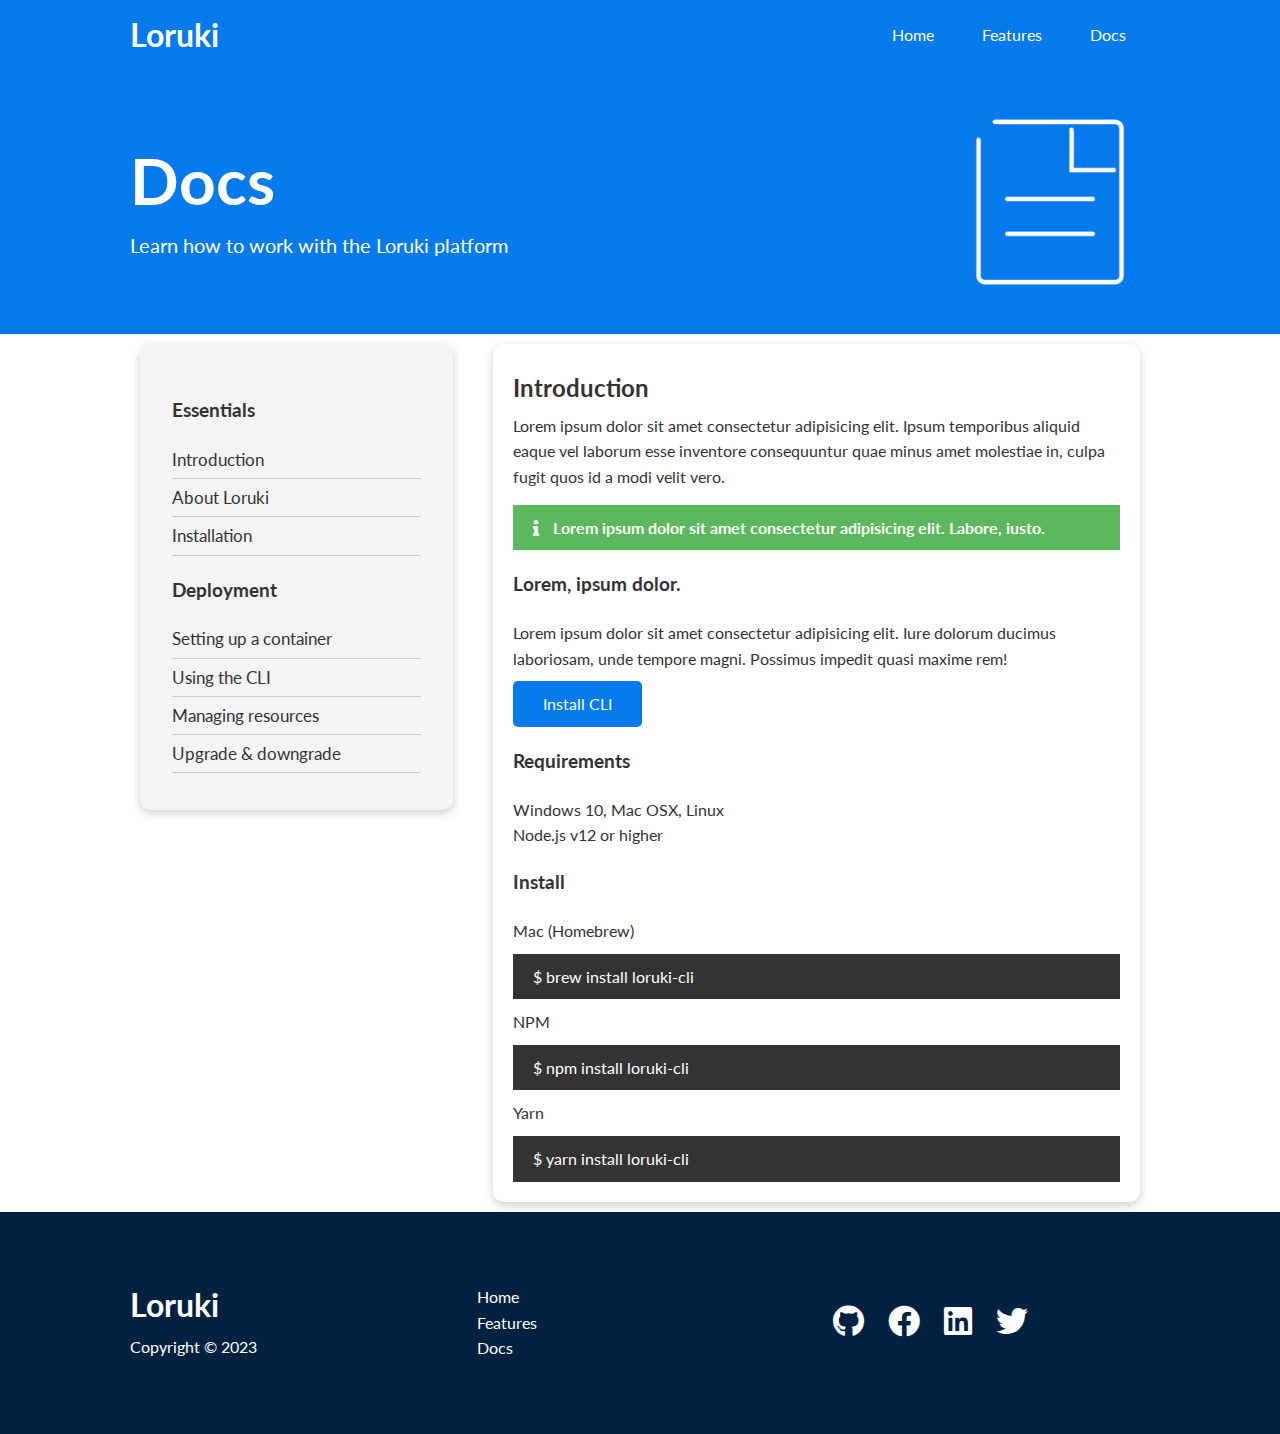
==== docs.html @ 42f6c55e "initial commit" ====
<!DOCTYPE html>
<html lang="en">
<head>
    <meta charset="UTF-8">
    <meta name="viewport" content="width=device-width, initial-scale=1.0">
    <title>Loruki | Cloud Hosting for Everyone</title>
    <link rel="stylesheet" href="https://cdnjs.cloudflare.com/ajax/libs/font-awesome/5.15.1/css/all.min.css">
    <link rel="stylesheet" href="css/utilities.css">
    <link rel="stylesheet" href="css/style.css">
</head>
<body>

    <!-- Navbar -->
    <div class="navbar">
        <div class="container flex">
            <h1 class="logo">Loruki</h1>
            <nav>
              <ul>
                <li><a href="index.html">Home</a></li>
                <li><a href="features.html">Features</a></li>
                <li><a href="docs.html">Docs</a></li>
              </ul>
            </nav>
        </div>
    </div>

    <!-- Head -->
    <section class="docs-head bg-primary py-3">
      <div class="container grid">
        <div>
          <h1 class="xl">Docs</h1>
          <p class="lead">
            Learn how to work with the Loruki platform
          </p>
        </div>
        <img src="images/docs.png" alt="">
      </div>
    </section>

  <!-- Docs main -->
   <section class="docs-main">
    <div class="container grid">
      <div class="card bg-light p-3">
        <h3 class="my-2">Essentials</h3>
        <nav>
          <ul>
            <li><a href="#">Introduction</a></li>
            <li><a href="#">About Loruki</a></li>
            <li><a href="#">Installation</a></li>
          </ul>
        </nav>
        <h3 class="my-2">Deployment</h3>
        <nav>
          <ul>
            <li><a href="#">Setting up a container</a></li>
            <li><a href="#">Using the CLI</a></li>
            <li><a href="#">Managing resources</a></li>
            <li><a href="#">Upgrade & downgrade</a></li>
          </ul>
        </nav>
      </div>
      <div class="card">
        <h2>Introduction</h2>
        <p>Lorem ipsum dolor sit amet consectetur adipisicing elit. Ipsum temporibus aliquid eaque vel laborum esse inventore consequuntur quae minus amet molestiae in, culpa fugit quos id a modi velit vero.</p>
        <div class="alert alert-success">
          <i class="fas fa-info"></i>
          Lorem ipsum dolor sit amet consectetur adipisicing elit. Labore, iusto.
        </div>
        <h3>Lorem, ipsum dolor.</h3>
        <p>Lorem ipsum dolor sit amet consectetur adipisicing elit. Iure dolorum ducimus laboriosam, unde tempore magni. Possimus impedit quasi maxime rem!</p>
        <a href="#" class="btn btn-primary">Install CLI</a>

        <h3>Requirements</h3>
        <ul>
          <li>Windows 10, Mac OSX, Linux</li>
          <li>Node.js v12 or higher</li>
        </ul>

        <h3>Install</h3>
        <p>Mac (Homebrew)</p>
        <pre><code>$ brew install loruki-cli</code></pre>
        <p>NPM</p>
        <pre><code>$ npm install loruki-cli</code></pre>
        <p>Yarn</p>
        <pre><code>$ yarn install loruki-cli</code></pre>

      </div>
    </div>
   </section>

    <!-- Footer -->
    <footer class="footer bg-dark py-5">
      <div class="container grid grid-3">
        <div>
          <h1>Loruki</h1>
          <p>Copyright &copy; 2023</p>
        </div>
        <nav>
          <ul>
            <li><a href="index.html">Home</a></li>
            <li><a href="features.html">Features</a></li>
            <li><a href="docs.html">Docs</a></li>
          </ul>
        </nav>
        <div class="social">
          <a href="#"><i class="fab fa-github fa-2x"></i></a>
          <a href="#"><i class="fab fa-facebook fa-2x"></i></a>
          <a href="#"><i class="fab fa-linkedin fa-2x"></i></a>
          <a href="#"><i class="fab fa-twitter fa-2x"></i></a>
        </div>
      </div>
    </footer>
</body>
</html>
---- css/utilities.css ----
/* Utlities */
.container {
  max-width: 1100px;
  margin: 0 auto;
  padding: 0 40px;
}

.card {
  background-color: #fff;
  color: #333;
  border-radius: 10px;
  box-shadow: 0 3px 10px rgba(0, 0, 0, 0.2);
  padding: 20px;
  margin: 10px;
}

.btn {
  display: inline-block;
  padding: 10px 30px;
  cursor: pointer;
  background: var(--primary-color);
  color: #fff;
  border: none;
  border-radius: 5px;
  font-size: 1rem;
}

.btn-outline {
  background-color: transparent;
  border: 1px #fff solid;
}

.btn:hover {
  transform: scale(1.02);
}

/* Backgrounds & colored buttons */
.bg-primary, .btn-primary {
  background-color: var(--primary-color);
  color: #fff;
}

.bg-dark, .btn-dark {
  background-color: var(--dark-color);
  color: #fff;
}

.bg-light, .btn-light {
  background-color: var(--light-color);
  color: #333;
}

.bg-primary a,
.btn-primary a,
.bg-secondary a,
.btn-secondary a,
.bg-dark a,
.btn-dark a {
  color: #fff;
}

/* Text colors */
.text-primary {
  color: var(--primary-color);
}

.text-dark {
  color: var(--dark-color);
}

.text-light {
  color: var(--light-color);
}


/* Text sizes */
.lead {
  font-size: 20px;
  text-wrap: balance;
}

.sm {
  font-size: 1rem;
}

.md {
  font-size: 2rem;
}

.lg {
  font-size: 3rem;
}

.xl {
  font-size: 4rem;
}

.text-center {
  text-align: center;
}

.alert {
 background-color: var(--light-color);
 padding: 10px 20px;
 font-weight: bold;
 margin: 15px 0;
}

.alert i {
  margin-right: 10px;
}

.alert-success {
  background-color: var(--success-color);
  color: #fff;
}

.alert-error {
  background-color: var(--error-color);
  color: #fff;
}

.flex {
  display: flex;
  justify-content: center;
  align-items: center;
  height: 100%;
}

.flex-column {
  display: flex;
  flex-direction: column;
  justify-content: center;
  align-items: center;
  height: 100%;
  width: 100%;
}

.text-center {
  text-align: center;
}

.grid {
  display: grid;
  grid-template-columns: 1fr 1fr;
  gap: 20px;
  justify-content: center;
  align-items: center;
  height: 100%;
}

.grid-3 {
  grid-template-columns: repeat(3, 1fr);
}

/* Margin */
.my-1 {
  margin: 1rem 0;
}

.my-2 {
  margin: 1.5rem 0;
}
.my-3 {
  margin: 2rem 0;
}
.my-4 {
  margin: 3rem 0;
}
.my-5 {
  margin: 4rem 0;
}

.m-1 {
  margin: 1rem;
}

.m-2 {
  margin: 1.5rem;
}
.m-3 {
  margin: 2rem;
}
.m-4 {
  margin: 3rem;
}
.m-5 {
  margin: 4rem;
}


/* Padding */
.py-1 {
  padding: 1rem 0;
}

.py-2 {
  padding: 1.5rem 0;
}
.py-3 {
  padding: 2rem 0;
}
.py-4 {
  padding: 3rem 0;
}
.py-5 {
  padding: 4rem 0;
}

.p-1 {
  padding: 1rem;
}

.p-2 {
  padding: 1.5rem;
}
.p-3 {
  padding: 2rem;
}
.p-4 {
  padding: 3rem;
}
.p-5 {
  padding: 4rem;
}
---- css/style.css ----
@import url('https://fonts.googleapis.com/css2?family=Lato:wght@300;400;700&display=swap');

:root {
  --primary-color: #047aed;
  --secondary-color: #1c3fa8;
  --dark-color: #002240;
  --light-color: #f4f4f4;
  --success-color: #5cb85c;
  --error-color: #d9534f;
}

* {
  font-family: 'Lato', sans-serif;
  box-sizing: border-box;
  padding: 0;
  margin: 0;
}

body {
  height: 100vh;
  color: #333;
  line-height: 1.6;
}

ul {
  list-style-type: none;
}

a {
  text-decoration: none;
  color: #333;
}

h1, h2 {
  line-height: 1.2;
  margin: 10px 0;
}

p {
  margin: 10px 0;
}

img {
  width: 100%;
}

code,
pre {
  background: #333;
  color: #fff;
  padding: 10px;
}

.hidden {
  visibility: hidden;
  height: 0;
}

/* Navbar */
.navbar {
  background-color: var(--primary-color);
  color: #fff;
  height: 70px;
}

.navbar ul {
  display: flex;
}

.navbar a {
  color: #fff;
  padding: 16px;
  margin: 0 8px;
}

.navbar a:hover {
  border-bottom: 2px #fff solid;
}

.navbar .flex {
  justify-content: space-between;
}

/* Showcase */
.showcase {
  height: 400px;
  background-color: var(--primary-color);
  color: #fff;
  position: relative;
}

.showcase h1 {
  font-size: 40px;
}

.showcase p {
  margin: 20px 0;
  text-wrap: balance;
}

.showcase .grid {
  overflow: visible;
  grid-template-columns: 1fr 1fr;
  gap: 30px;
}

.showcase-text {
  animation: slideInFromLeft, fadeIn 0.5s ease-in;
}

.showcase-form {
  position: relative;
  top: 60px;
  width: 400px;
  padding: 40px;
  z-index: 100;
  justify-self: flex-end;
  animation: slideInFromRight 0.5s ease-in;
}

.showcase-form h2{
  margin-bottom: 28px;
}

.showcase-form .form-control {
  margin: 20px 0;
}

.showcase-form input[type='text'],
.showcase-form input[type='email'] {
  border: 0;
  border-radius: 8px;
  /* border-bottom: 1px solid #b4becb; */
  background-color: #f1f5fa;
  width: 100%;
  padding: 16px;
  font-size: 16px;
}

.showcase-form .btn {
  width: 100%;
}

/* .showcase-form input:focus {
  outline: none;
} */

.showcase::before,
.showcase::after {
  content: '';
  position: absolute;
  height: 100px;
  bottom: -70px;
  right: 0;
  left: 0;
  background-color: #fff;
  transform: skewY(-2.4deg);
  /* -webkit-transform: skewY(-2.4deg);
  -moz-transform: skewY(-2.4deg);
  -ms-transform: skewY(-2.4deg); */
}

/* Stats */
.stats {
  padding-top: 100px;
  animation: slideInFromBottom .5s ease-in;
}

.stats-heading {
  max-width: 620px;
  margin: 4rem auto;
}

.stats .grid h3 {
  font-size: 35px;
}

.stats .grid p {
  font-size: 20px;
  font-weight: bold;
}

/* CLI */
.cli .grid {
  grid-template-columns: repeat(3, 1fr);
  grid-template-rows: repeat(2, 1fr);
}

.cli .grid > *:first-child {
  grid-column: 1 / span 2;
  grid-row: 1 / span 2;
  min-width: 320px;
}

/* Cloud */
.cloud .grid {
  grid-template-columns: 4fr 3fr;
}

.cloud img {
  max-width: 500px;
  margin: 1rem auto;
}

/* Languages */
.languages .flex {
  flex-wrap: wrap;
}

.languages .card {
  text-align: center;
  margin: 18px 10px 40px;
}

.languages .card h4 {
  font-size: 20px;
  margin-bottom: 10px;
}

.languages .card:hover {
  transform: translateY(-15px);
}

/* Features */
.features-head img,
.docs-head img {
  width: 200px;
  justify-self: flex-end;
}

.features-sub-head img {
  width: 300px;
  justify-self: flex-end;
}

.features-main .card {
  margin: 0;
}

.features-main .card > i {
  margin-right: 20px;
}

.features-main .grid > i {
  padding: 30px;
}

.features-main .grid > *:first-child {
  grid-column: 1 / span 3;
}

.features-main .grid > *:nth-child() {
  grid-column: 1 / span 2;
}

/* Docs */
.docs-main h3 {
  margin: 20px 0;
}

.docs-main .grid {
  grid-template-columns: 1fr 2fr;
  align-items: flex-start;
}

.docs-main nav li {
  font-size: 17px;
  padding-bottom: 5px;
  margin-bottom: 5px;
  border-bottom: 1px #ccc solid;
}

.docs-main a:hover {
  font-weight: bold;
}

/* Footer */
.footer .social a {
  margin: 0 10px;
}

/* Animations */
@keyframes slideInFromLeft {
  0% {
    transform: translateX(-80%);
  }
  
  100% {
    transform: translateX(0);
  }
}

@keyframes slideInFromRight {
  0% {
    transform: translateX(80%);
  }
  
  100% {
    transform: translateX(0);
  }
}

@keyframes slideInFromTop {
  0% {
    transform: translateY(-80%);
  }
  
  100% {
    transform: translateX(0);
  }
}

@keyframes slideInFromBottom {
  0% {
    transform: translateY(80%);
  }
  
  100% {
    transform: translateX(0);
  }
}

/* Animations */
@keyframes fadeIn {
  0% {
    opacity: 0;
  }
  
  100% {
    opacity: 100%;
  }
}


/* Tablets and under */
@media(max-width: 968px) {
  .grid,
  .showcase .grid,
  .stats .grid,
  .cli .grid,
  .cloud .grid,
  .features-main .grid,
  .docs-main .grid {
    grid-template-columns: 1fr;
    grid-template-rows: 1fr;
  }

  .showcase {
    height: auto;
  }

  .showcase-text {
    text-align: center;
    margin-top: 40px;
    animation: slideInFromTop 0.5s ease-in;
  }

  .showcase-form {
    justify-self: center;
    margin: auto;
    animation: slideInFromBottom 0.5s ease-in;
  }

  .cli .grid > *:first-child {
    grid-column: 1;
    grid-row: 1;
  }

  .features-head,
  .features-sub-head,
  .docs-head {
    text-align: center;
  }

  .features-head img,
  .features-sub-head img,
  .docs-head img {
    justify-self: center;
  }

  .features-main .grid > *:first-child,
  .features-main .grid > *:nth-child(2) {
    grid-column: 1;
  }
}

/* Mobile */
@media(max-width: 500px) {
  .navbar {
    height: 110px;
  }

  .navbar .flex {
    flex-direction: column;
  }

  .navbar ul {
    padding: 10px;
    background-color: rgba(0, 0, 0, 0.1);
  }

  .showcase-form {
    max-width: 300px;
  }
}
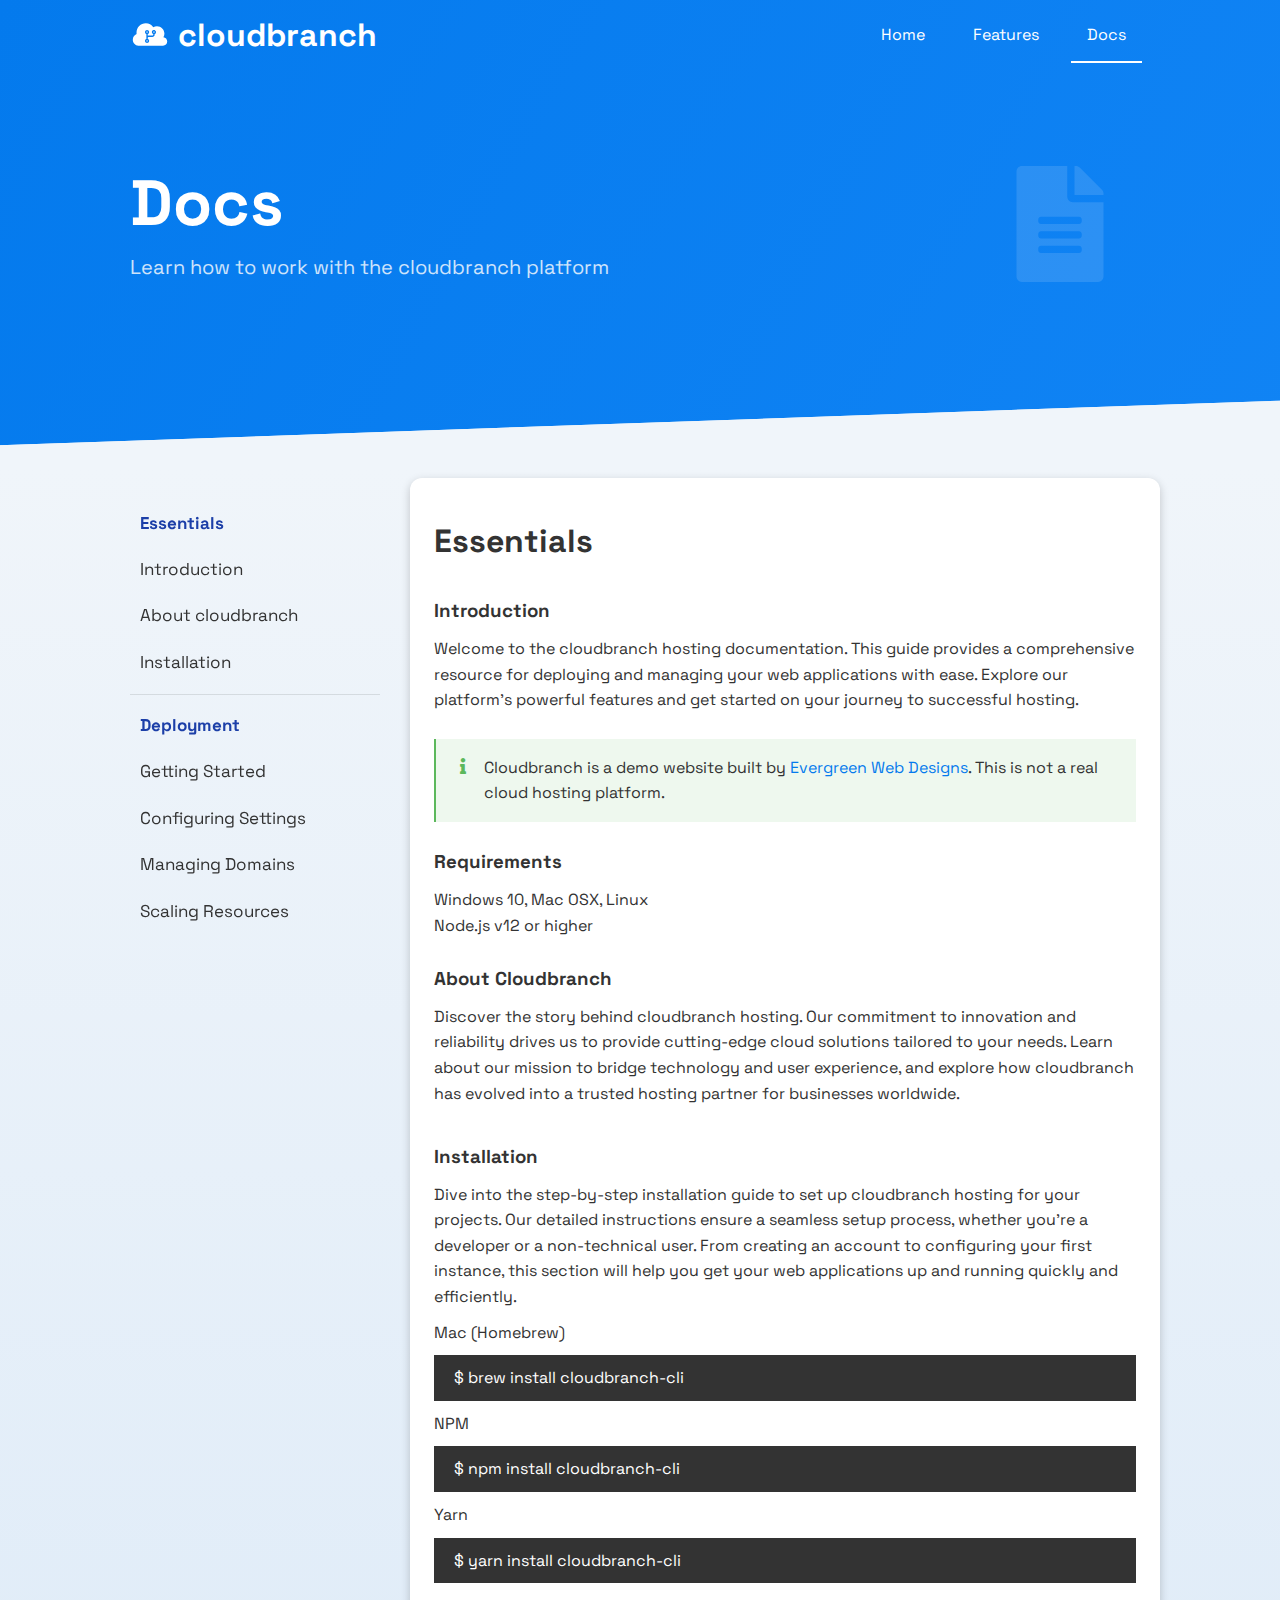
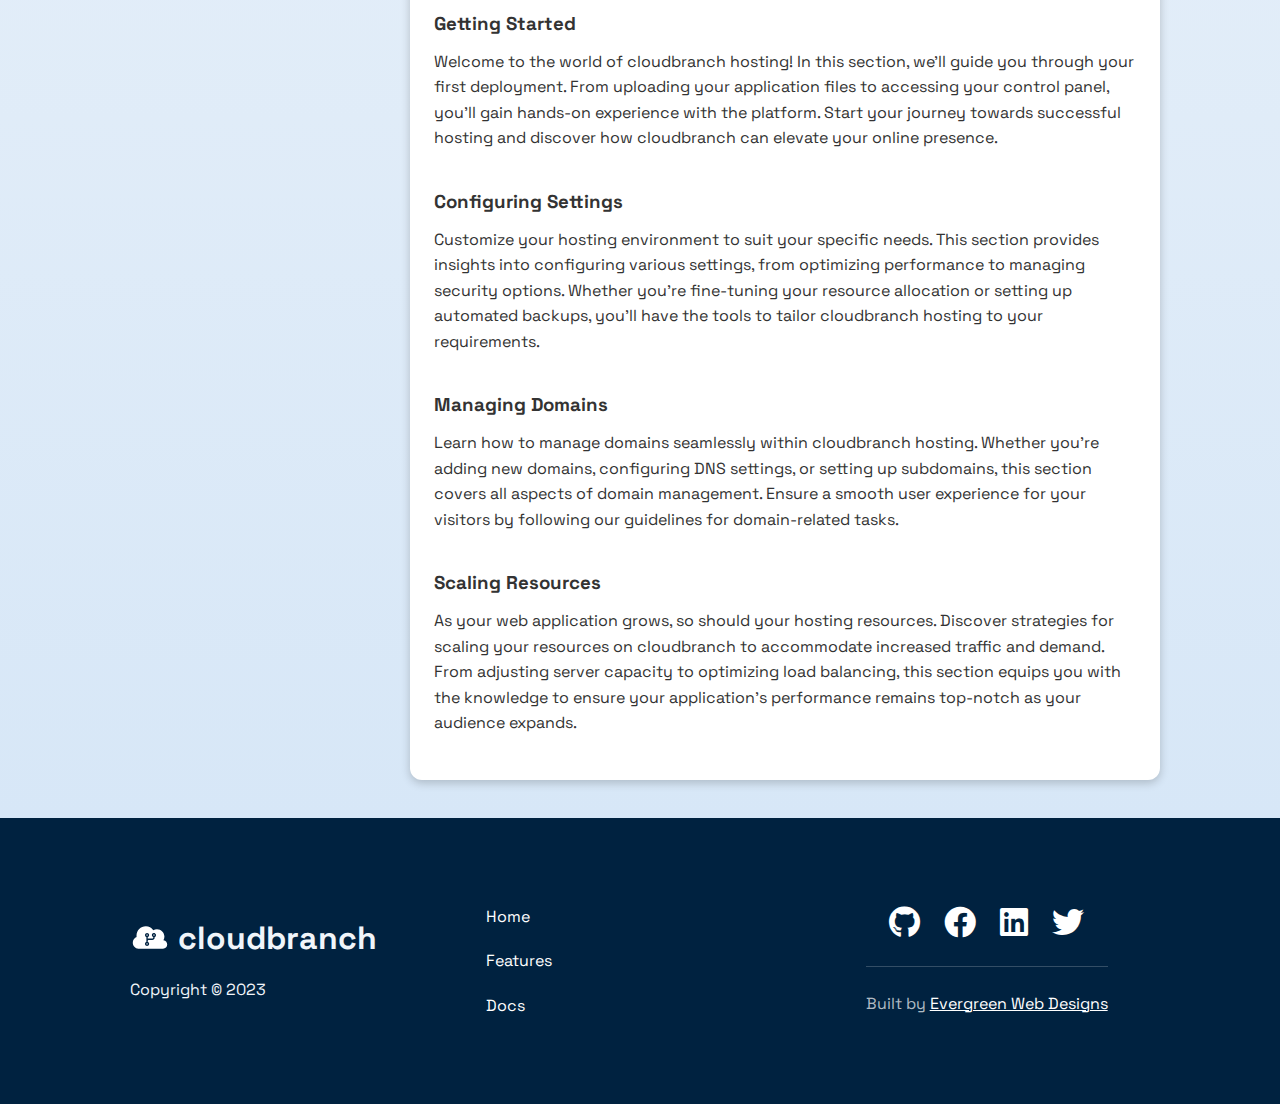
==== commit f4f0d410: "redesign UI and change content" ====
--- a/docs.html
+++ b/docs.html
@@ -3,7 +3,8 @@
 <head>
     <meta charset="UTF-8">
     <meta name="viewport" content="width=device-width, initial-scale=1.0">
-    <title>Loruki | Cloud Hosting for Everyone</title>
+    <title>Docs</title>
+    <link rel="icon" href="/favicon.svg" type="image/svg+xml">
     <link rel="stylesheet" href="https://cdnjs.cloudflare.com/ajax/libs/font-awesome/5.15.1/css/all.min.css">
     <link rel="stylesheet" href="css/utilities.css">
     <link rel="stylesheet" href="css/style.css">
@@ -12,103 +13,134 @@
 
     <!-- Navbar -->
     <div class="navbar">
-        <div class="container flex">
-            <h1 class="logo">Loruki</h1>
-            <nav>
-              <ul>
-                <li><a href="index.html">Home</a></li>
-                <li><a href="features.html">Features</a></li>
-                <li><a href="docs.html">Docs</a></li>
-              </ul>
-            </nav>
-        </div>
+      <div class="container flex">
+        <div class="logo-container flex">
+          <svg width="40" height="40" viewBox="0 0 40 40" fill="none" xmlns="http://www.w3.org/2000/svg" class="cloudbranch-icon">
+            <path fill-rule="evenodd" clip-rule="evenodd" d="M23.2904 12.1385C24.3772 11.5176 25.6355 11.1628 26.9767 11.1628C31.0868 11.1628 34.4186 14.4946 34.4186 18.6047C34.4186 19.9675 34.0522 21.2448 33.4126 22.3435C35.542 22.5399 37.2093 24.331 37.2093 26.5116C37.2093 28.8235 35.3351 30.6977 33.0233 30.6977C32.866 30.6977 32.7108 30.689 32.5581 30.6721V30.6977H8.83721H8.37209V30.6801C5.25002 30.4426 2.7907 27.8341 2.7907 24.6512C2.7907 22.0985 4.37252 19.9153 6.60943 19.0283C6.54499 18.5863 6.51162 18.1343 6.51162 17.6744C6.51162 12.5369 10.6764 8.3721 15.8139 8.3721C18.8777 8.3721 21.5955 9.85322 23.2904 12.1385ZM22.1761 16.0029C21.9795 16.33 21.8755 16.7056 21.8754 17.0886C21.8752 17.5207 22.0073 17.9422 22.2536 18.2951C22.4998 18.648 22.848 18.9149 23.2502 19.059V19.642C23.2502 19.8883 23.1537 20.1245 22.9817 20.2986C22.8098 20.4727 22.5767 20.5705 22.3336 20.5705H18.6673C18.3518 20.5701 18.0397 20.6359 17.7506 20.7636V19.059C18.2093 18.8946 18.5959 18.5714 18.842 18.1463C19.0882 17.7212 19.1781 17.2217 19.0958 16.7359C19.0136 16.2502 18.7645 15.8096 18.3925 15.4919C18.0206 15.1742 17.5497 15 17.0632 15C16.5768 15 16.1059 15.1742 15.7339 15.4919C15.362 15.8096 15.1128 16.2502 15.0306 16.7359C14.9483 17.2217 15.0382 17.7212 15.2844 18.1463C15.5305 18.5714 15.9171 18.8946 16.3758 19.059V23.9392C15.9169 24.1035 15.53 24.4268 15.2837 24.8521C15.0373 25.2774 14.9474 25.7772 15.0297 26.2631C15.112 26.7491 15.3612 27.19 15.7333 27.5078C16.1054 27.8257 16.5764 28 17.0632 28C17.5499 28 18.021 27.8257 18.3931 27.5078C18.7652 27.19 19.0145 26.7491 19.0968 26.2631C19.1791 25.7772 19.0891 25.2774 18.8428 24.8521C18.5964 24.4268 18.2095 24.1035 17.7506 23.9392V22.8918C17.7506 22.6456 17.8472 22.4094 18.0191 22.2353C18.191 22.0612 18.4242 21.9634 18.6673 21.9634H22.3336C22.9414 21.9634 23.5242 21.7187 23.9539 21.2834C24.3837 20.8481 24.6251 20.2577 24.6251 19.642V19.059C24.9815 18.9312 25.2964 18.7067 25.5355 18.41C25.7745 18.1133 25.9285 17.7557 25.9804 17.3764C26.0324 16.997 25.9804 16.6105 25.8302 16.2591C25.6799 15.9076 25.4372 15.6047 25.1286 15.3836C24.8199 15.1624 24.4572 15.0315 24.0801 15.0051C23.7029 14.9786 23.3257 15.0577 22.99 15.2337C22.6542 15.4097 22.3727 15.6757 22.1761 16.0029ZM16.5771 17.581C16.4482 17.4504 16.3758 17.2732 16.3758 17.0886C16.3758 16.9039 16.4482 16.7267 16.5771 16.5961C16.706 16.4655 16.8809 16.3922 17.0632 16.3922C17.2455 16.3922 17.4204 16.4655 17.5493 16.5961C17.6783 16.7267 17.7506 16.9039 17.7506 17.0886C17.7506 17.2732 17.6783 17.4504 17.5493 17.581C17.4204 17.7116 17.2455 17.785 17.0632 17.785C16.8809 17.785 16.706 17.7116 16.5771 17.581ZM23.4516 16.5961C23.5805 16.4655 23.7553 16.3922 23.9377 16.3922C24.12 16.3922 24.2949 16.4655 24.4238 16.5961C24.5526 16.7267 24.6251 16.9039 24.6251 17.0886C24.6251 17.2732 24.5526 17.4504 24.4238 17.581C24.2949 17.7116 24.12 17.785 23.9377 17.785C23.7553 17.785 23.5805 17.7116 23.4516 17.581C23.3226 17.4504 23.2502 17.2732 23.2502 17.0886C23.2502 16.9039 23.3226 16.7267 23.4516 16.5961ZM16.5771 25.4171C16.706 25.2865 16.8809 25.2132 17.0632 25.2132C17.2455 25.2132 17.4204 25.2865 17.5493 25.4171C17.6783 25.5477 17.7506 25.7248 17.7506 25.9096C17.7506 26.0942 17.6783 26.2713 17.5493 26.4019C17.4204 26.5325 17.2455 26.6059 17.0632 26.6059C16.8809 26.6059 16.706 26.5325 16.5771 26.4019C16.4482 26.2713 16.3758 26.0942 16.3758 25.9096C16.3758 25.7248 16.4482 25.5477 16.5771 25.4171Z" fill="white"/>
+          </svg>
+          <h1>cloudbranch</h1>
+        </div> 
+          <nav>
+            <ul>
+              <li><a href="index.html">Home</a></li>
+              <li><a href="features.html">Features</a></li>
+              <li><a href="docs.html" class="active">Docs</a></li>
+            </ul>
+          </nav>
+      </div>
     </div>
 
     <!-- Head -->
-    <section class="docs-head bg-primary py-3">
+    <section class="docs-head bg-transparent py-5">
       <div class="container grid">
         <div>
           <h1 class="xl">Docs</h1>
           <p class="lead">
-            Learn how to work with the Loruki platform
+            Learn how to work with the cloudbranch platform
           </p>
         </div>
-        <img src="images/docs.png" alt="">
+        <img src="images/docs-icon.svg" alt="">
       </div>
     </section>
 
   <!-- Docs main -->
-   <section class="docs-main">
+   <main class="docs-main">
     <div class="container grid">
-      <div class="card bg-light p-3">
-        <h3 class="my-2">Essentials</h3>
+      <div class="py-2">
         <nav>
+          <h4 class="my-2">Essentials</h4>
           <ul>
-            <li><a href="#">Introduction</a></li>
-            <li><a href="#">About Loruki</a></li>
-            <li><a href="#">Installation</a></li>
+            <li><a href="#introduction">Introduction</a></li>
+            <li><a href="#about">About cloudbranch</a></li>
+            <li><a href="#installation">Installation</a></li>
           </ul>
-        </nav>
-        <h3 class="my-2">Deployment</h3>
-        <nav>
+          <h4 class="my-2">Deployment</h4>
           <ul>
-            <li><a href="#">Setting up a container</a></li>
-            <li><a href="#">Using the CLI</a></li>
-            <li><a href="#">Managing resources</a></li>
-            <li><a href="#">Upgrade & downgrade</a></li>
+            <li><a href="#getting-started">Getting Started</a></li>
+            <li><a href="#configuring-settings">Configuring Settings</a></li>
+            <li><a href="#managing-domains">Managing Domains</a></li>
+            <li><a href="#scaling-resources">Scaling Resources</a></li>
           </ul>
         </nav>
       </div>
-      <div class="card">
-        <h2>Introduction</h2>
-        <p>Lorem ipsum dolor sit amet consectetur adipisicing elit. Ipsum temporibus aliquid eaque vel laborum esse inventore consequuntur quae minus amet molestiae in, culpa fugit quos id a modi velit vero.</p>
+      <div class="card flex-column">
+        <h2 class="md">Essentials</h2>
+        <section id="introduction">
+          <h3>Introduction</h3>
+          <p>Welcome to the cloudbranch hosting documentation. This guide provides a comprehensive resource for deploying and managing your web applications with ease. Explore our platform's powerful features and get started on your journey to successful hosting.</p>
+        </section>
         <div class="alert alert-success">
           <i class="fas fa-info"></i>
-          Lorem ipsum dolor sit amet consectetur adipisicing elit. Labore, iusto.
+          <p>Cloudbranch is a demo website built by <a href="#" class="text-primary">Evergreen Web Designs</a>. This is not a real cloud hosting platform.</p>
         </div>
-        <h3>Lorem, ipsum dolor.</h3>
-        <p>Lorem ipsum dolor sit amet consectetur adipisicing elit. Iure dolorum ducimus laboriosam, unde tempore magni. Possimus impedit quasi maxime rem!</p>
-        <a href="#" class="btn btn-primary">Install CLI</a>
-
         <h3>Requirements</h3>
         <ul>
           <li>Windows 10, Mac OSX, Linux</li>
           <li>Node.js v12 or higher</li>
         </ul>
-
-        <h3>Install</h3>
-        <p>Mac (Homebrew)</p>
-        <pre><code>$ brew install loruki-cli</code></pre>
-        <p>NPM</p>
-        <pre><code>$ npm install loruki-cli</code></pre>
-        <p>Yarn</p>
-        <pre><code>$ yarn install loruki-cli</code></pre>
-
+        <section id="about">
+          <h3>About Cloudbranch</h3>
+          <p>Discover the story behind cloudbranch hosting. Our commitment to innovation and reliability drives us to provide cutting-edge cloud solutions tailored to your needs. Learn about our mission to bridge technology and user experience, and explore how cloudbranch has evolved into a trusted hosting partner for businesses worldwide.</p>
+        </section>
+        <section id="installation">
+          <h3>Installation</h3>
+          <p>Dive into the step-by-step installation guide to set up cloudbranch hosting for your projects. Our detailed instructions ensure a seamless setup process, whether you're a developer or a non-technical user. From creating an account to configuring your first instance, this section will help you get your web applications up and running quickly and efficiently.</p>
+          <p>Mac (Homebrew)</p>
+          <pre><code>$ brew install cloudbranch-cli</code></pre>
+          <p>NPM</p>
+          <pre><code>$ npm install cloudbranch-cli</code></pre>
+          <p>Yarn</p>
+          <pre><code>$ yarn install cloudbranch-cli</code></pre>
+        </section>
+        <section id="getting-started">
+          <h3>Getting Started</h3>
+          <p>Welcome to the world of cloudbranch hosting! In this section, we'll guide you through your first deployment. From uploading your application files to accessing your control panel, you'll gain hands-on experience with the platform. Start your journey towards successful hosting and discover how cloudbranch can elevate your online presence.</p>
+        </section>
+        <section id="configuring-settings">
+          <h3>Configuring Settings</h3>
+          <p>Customize your hosting environment to suit your specific needs. This section provides insights into configuring various settings, from optimizing performance to managing security options. Whether you're fine-tuning your resource allocation or setting up automated backups, you'll have the tools to tailor cloudbranch hosting to your requirements.</p>
+        </section>
+        <section id="managing-domains">
+          <h3>Managing Domains</h3>
+          <p>Learn how to manage domains seamlessly within cloudbranch hosting. Whether you're adding new domains, configuring DNS settings, or setting up subdomains, this section covers all aspects of domain management. Ensure a smooth user experience for your visitors by following our guidelines for domain-related tasks.</p>
+        </section>
+        <section id="scaling-resources">
+          <h3>Scaling Resources</h3>
+          <p>As your web application grows, so should your hosting resources. Discover strategies for scaling your resources on cloudbranch to accommodate increased traffic and demand. From adjusting server capacity to optimizing load balancing, this section equips you with the knowledge to ensure your application's performance remains top-notch as your audience expands.</p>
+        </section>
       </div>
     </div>
-   </section>
+  </main>
 
-    <!-- Footer -->
-    <footer class="footer bg-dark py-5">
-      <div class="container grid grid-3">
-        <div>
-          <h1>Loruki</h1>
-          <p>Copyright &copy; 2023</p>
-        </div>
-        <nav>
-          <ul>
-            <li><a href="index.html">Home</a></li>
-            <li><a href="features.html">Features</a></li>
-            <li><a href="docs.html">Docs</a></li>
-          </ul>
-        </nav>
-        <div class="social">
+  <!-- Footer -->
+  <footer class="footer bg-dark py-5">
+    <div class="container grid grid-3">
+      <div>
+        <div class="logo-container flex">
+          <svg width="40" height="40" viewBox="0 0 40 40" fill="none" xmlns="http://www.w3.org/2000/svg" class="cloudbranch-icon">
+            <path fill-rule="evenodd" clip-rule="evenodd" d="M23.2904 12.1385C24.3772 11.5176 25.6355 11.1628 26.9767 11.1628C31.0868 11.1628 34.4186 14.4946 34.4186 18.6047C34.4186 19.9675 34.0522 21.2448 33.4126 22.3435C35.542 22.5399 37.2093 24.331 37.2093 26.5116C37.2093 28.8235 35.3351 30.6977 33.0233 30.6977C32.866 30.6977 32.7108 30.689 32.5581 30.6721V30.6977H8.83721H8.37209V30.6801C5.25002 30.4426 2.7907 27.8341 2.7907 24.6512C2.7907 22.0985 4.37252 19.9153 6.60943 19.0283C6.54499 18.5863 6.51162 18.1343 6.51162 17.6744C6.51162 12.5369 10.6764 8.3721 15.8139 8.3721C18.8777 8.3721 21.5955 9.85322 23.2904 12.1385ZM22.1761 16.0029C21.9795 16.33 21.8755 16.7056 21.8754 17.0886C21.8752 17.5207 22.0073 17.9422 22.2536 18.2951C22.4998 18.648 22.848 18.9149 23.2502 19.059V19.642C23.2502 19.8883 23.1537 20.1245 22.9817 20.2986C22.8098 20.4727 22.5767 20.5705 22.3336 20.5705H18.6673C18.3518 20.5701 18.0397 20.6359 17.7506 20.7636V19.059C18.2093 18.8946 18.5959 18.5714 18.842 18.1463C19.0882 17.7212 19.1781 17.2217 19.0958 16.7359C19.0136 16.2502 18.7645 15.8096 18.3925 15.4919C18.0206 15.1742 17.5497 15 17.0632 15C16.5768 15 16.1059 15.1742 15.7339 15.4919C15.362 15.8096 15.1128 16.2502 15.0306 16.7359C14.9483 17.2217 15.0382 17.7212 15.2844 18.1463C15.5305 18.5714 15.9171 18.8946 16.3758 19.059V23.9392C15.9169 24.1035 15.53 24.4268 15.2837 24.8521C15.0373 25.2774 14.9474 25.7772 15.0297 26.2631C15.112 26.7491 15.3612 27.19 15.7333 27.5078C16.1054 27.8257 16.5764 28 17.0632 28C17.5499 28 18.021 27.8257 18.3931 27.5078C18.7652 27.19 19.0145 26.7491 19.0968 26.2631C19.1791 25.7772 19.0891 25.2774 18.8428 24.8521C18.5964 24.4268 18.2095 24.1035 17.7506 23.9392V22.8918C17.7506 22.6456 17.8472 22.4094 18.0191 22.2353C18.191 22.0612 18.4242 21.9634 18.6673 21.9634H22.3336C22.9414 21.9634 23.5242 21.7187 23.9539 21.2834C24.3837 20.8481 24.6251 20.2577 24.6251 19.642V19.059C24.9815 18.9312 25.2964 18.7067 25.5355 18.41C25.7745 18.1133 25.9285 17.7557 25.9804 17.3764C26.0324 16.997 25.9804 16.6105 25.8302 16.2591C25.6799 15.9076 25.4372 15.6047 25.1286 15.3836C24.8199 15.1624 24.4572 15.0315 24.0801 15.0051C23.7029 14.9786 23.3257 15.0577 22.99 15.2337C22.6542 15.4097 22.3727 15.6757 22.1761 16.0029ZM16.5771 17.581C16.4482 17.4504 16.3758 17.2732 16.3758 17.0886C16.3758 16.9039 16.4482 16.7267 16.5771 16.5961C16.706 16.4655 16.8809 16.3922 17.0632 16.3922C17.2455 16.3922 17.4204 16.4655 17.5493 16.5961C17.6783 16.7267 17.7506 16.9039 17.7506 17.0886C17.7506 17.2732 17.6783 17.4504 17.5493 17.581C17.4204 17.7116 17.2455 17.785 17.0632 17.785C16.8809 17.785 16.706 17.7116 16.5771 17.581ZM23.4516 16.5961C23.5805 16.4655 23.7553 16.3922 23.9377 16.3922C24.12 16.3922 24.2949 16.4655 24.4238 16.5961C24.5526 16.7267 24.6251 16.9039 24.6251 17.0886C24.6251 17.2732 24.5526 17.4504 24.4238 17.581C24.2949 17.7116 24.12 17.785 23.9377 17.785C23.7553 17.785 23.5805 17.7116 23.4516 17.581C23.3226 17.4504 23.2502 17.2732 23.2502 17.0886C23.2502 16.9039 23.3226 16.7267 23.4516 16.5961ZM16.5771 25.4171C16.706 25.2865 16.8809 25.2132 17.0632 25.2132C17.2455 25.2132 17.4204 25.2865 17.5493 25.4171C17.6783 25.5477 17.7506 25.7248 17.7506 25.9096C17.7506 26.0942 17.6783 26.2713 17.5493 26.4019C17.4204 26.5325 17.2455 26.6059 17.0632 26.6059C16.8809 26.6059 16.706 26.5325 16.5771 26.4019C16.4482 26.2713 16.3758 26.0942 16.3758 25.9096C16.3758 25.7248 16.4482 25.5477 16.5771 25.4171Z" fill="white"/>
+          </svg>
+          <h1>cloudbranch</h1>
+        </div> 
+        <p>Copyright &copy; 2023</p>
+      </div>
+      <nav>
+        <ul>
+          <li><a href="index.html">Home</a></li>
+          <li><a href="features.html">Features</a></li>
+          <li><a href="docs.html">Docs</a></li>
+        </ul>
+      </nav>
+      <div class="flex-column">
+        <div class="social py-2">
           <a href="#"><i class="fab fa-github fa-2x"></i></a>
           <a href="#"><i class="fab fa-facebook fa-2x"></i></a>
           <a href="#"><i class="fab fa-linkedin fa-2x"></i></a>
           <a href="#"><i class="fab fa-twitter fa-2x"></i></a>
         </div>
+        <p>Built by <a href="#" class="text-primary">Evergreen Web Designs</a></p>
       </div>
-    </footer>
+    </div>
+  </footer>
 </body>
 </html>--- a/css/utilities.css
+++ b/css/utilities.css
@@ -8,7 +8,7 @@
 .card {
   background-color: #fff;
   color: #333;
-  border-radius: 10px;
+  border-radius: 12px;
   box-shadow: 0 3px 10px rgba(0, 0, 0, 0.2);
   padding: 20px;
   margin: 10px;
@@ -21,7 +21,7 @@
   background: var(--primary-color);
   color: #fff;
   border: none;
-  border-radius: 5px;
+  border-radius: 8px;
   font-size: 1rem;
 }
 
@@ -48,6 +48,11 @@
 .bg-light, .btn-light {
   background-color: var(--light-color);
   color: #333;
+}
+
+.bg-transparent, .btn-transparent {
+  background-color: transparent;
+  color: #fff;
 }
 
 .bg-primary a,
@@ -64,6 +69,10 @@
   color: var(--primary-color);
 }
 
+.text-secondary {
+  color: var(--secondary-color);
+}
+
 .text-dark {
   color: var(--dark-color);
 }
@@ -77,6 +86,7 @@
 .lead {
   font-size: 20px;
   text-wrap: balance;
+  opacity: 80%;
 }
 
 .sm {
@@ -101,18 +111,25 @@
 
 .alert {
  background-color: var(--light-color);
- padding: 10px 20px;
- font-weight: bold;
- margin: 15px 0;
+ padding: 1rem;
+ margin: 1rem 0;
 }
 
 .alert i {
+  padding: 0.2rem 0.5rem;
   margin-right: 10px;
+  color: var(--success-color);
+}
+
+.alert p {
+  margin: 0;
 }
 
 .alert-success {
-  background-color: var(--success-color);
-  color: #fff;
+  display: flex;
+  align-items: flex-start;
+  border-left: 2px solid var(--success-color);
+  background-color: rgba(92, 184, 92, .1);
 }
 
 .alert-error {
@@ -222,4 +239,22 @@
 }
 .p-5 {
   padding: 4rem;
+}
+
+@media(max-width: 650px) {
+  .sm {
+    font-size: 1rem;
+  }
+  
+  .md {
+    font-size: 1.5rem;
+  }
+  
+  .lg {
+    font-size: 2rem;
+  }
+  
+  .xl {
+    font-size: 3rem;
+  }
 }--- a/css/style.css
+++ b/css/style.css
@@ -1,25 +1,28 @@
-@import url('https://fonts.googleapis.com/css2?family=Lato:wght@300;400;700&display=swap');
+@import url('https://fonts.googleapis.com/css2?family=Space+Grotesk:wght@300;400;500;600;700&display=swap');
 
 :root {
   --primary-color: #047aed;
   --secondary-color: #1c3fa8;
   --dark-color: #002240;
-  --light-color: #f4f4f4;
+  --light-color: #f0f5fa;
   --success-color: #5cb85c;
   --error-color: #d9534f;
 }
 
 * {
-  font-family: 'Lato', sans-serif;
+  font-family: 'Space Grotesk', sans-serif;
   box-sizing: border-box;
   padding: 0;
   margin: 0;
 }
 
 body {
-  height: 100vh;
+  height: 100%;
+  background: linear-gradient(0.33turn, var(--primary-color), #2291ff, var(--secondary-color), #025eba);
+  background-size: 400% 400%;
   color: #333;
   line-height: 1.6;
+  animation: GradientBackground 12s ease infinite;
 }
 
 ul {
@@ -42,6 +45,10 @@
 
 img {
   width: 100%;
+}
+
+svg {
+  margin: 0 .5rem 0 0;
 }
 
 code,
@@ -58,7 +65,7 @@
 
 /* Navbar */
 .navbar {
-  background-color: var(--primary-color);
+  background-color: transparent;
   color: #fff;
   height: 70px;
 }
@@ -77,24 +84,28 @@
   border-bottom: 2px #fff solid;
 }
 
+.navbar a.active {
+  border-bottom: 2px #fff solid;
+}
+
 .navbar .flex {
   justify-content: space-between;
 }
 
+.navbar .logo-container.flex {
+  flex-direction: row;
+}
+
 /* Showcase */
 .showcase {
-  height: 400px;
-  background-color: var(--primary-color);
+  height: 50vh;
+  background-color: transparent;
   color: #fff;
   position: relative;
 }
 
-.showcase h1 {
-  font-size: 40px;
-}
-
 .showcase p {
-  margin: 20px 0;
+  margin: 20px 0 24px;
   text-wrap: balance;
 }
 
@@ -105,7 +116,8 @@
 }
 
 .showcase-text {
-  animation: slideInFromLeft, fadeIn 0.5s ease-in;
+  animation: slideInFromLeft 0.5s ease-in;
+  padding-bottom: 5vh;
 }
 
 .showcase-form {
@@ -118,10 +130,6 @@
   animation: slideInFromRight 0.5s ease-in;
 }
 
-.showcase-form h2{
-  margin-bottom: 28px;
-}
-
 .showcase-form .form-control {
   margin: 20px 0;
 }
@@ -130,7 +138,6 @@
 .showcase-form input[type='email'] {
   border: 0;
   border-radius: 8px;
-  /* border-bottom: 1px solid #b4becb; */
   background-color: #f1f5fa;
   width: 100%;
   padding: 16px;
@@ -141,75 +148,130 @@
   width: 100%;
 }
 
-/* .showcase-form input:focus {
-  outline: none;
-} */
-
 .showcase::before,
 .showcase::after {
   content: '';
   position: absolute;
-  height: 100px;
-  bottom: -70px;
+  height: 16vh;
+  bottom: -8vh;
   right: 0;
   left: 0;
-  background-color: #fff;
-  transform: skewY(-2.4deg);
-  /* -webkit-transform: skewY(-2.4deg);
-  -moz-transform: skewY(-2.4deg);
-  -ms-transform: skewY(-2.4deg); */
+  z-index: -100;
+  background-color: var(--light-color);
+  transform: skewY(-2.0deg);
 }
 
 /* Stats */
 .stats {
-  padding-top: 100px;
-  animation: slideInFromBottom .5s ease-in;
+  padding-top: 40px;
+  position: relative;
+  background-color: var(--light-color);
 }
 
 .stats-heading {
-  max-width: 620px;
+  max-width: 900px;
+  font-size: 2rem;
   margin: 4rem auto;
+  text-wrap: balance;
+  line-height: 1.6;
+  animation: fadeIn .5s ease-in;
 }
 
 .stats .grid h3 {
   font-size: 35px;
+  margin-top: 1rem;
+  font-weight: 500;
+  animation: slideInFromBottom .5s ease-in;
 }
 
 .stats .grid p {
   font-size: 20px;
-  font-weight: bold;
+  color: #63707d;
+  animation: slideInFromBottom .5s ease-in;
+}
+
+.stats::before,
+.stats::after {
+  content: '';
+  position: absolute;
+  height: 30vh;
+  bottom: -10vh;
+  right: 0;
+  left: 0;
+  z-index: -100;
+  background-color: var(--light-color);
+  transform: skewY(-2.0deg);
 }
 
 /* CLI */
+.cli {
+  max-width: 1100px;
+  margin: 0 auto;
+  border-radius: 12px;
+}
+
 .cli .grid {
   grid-template-columns: repeat(3, 1fr);
   grid-template-rows: repeat(2, 1fr);
+}
+
+.cli .grid div {
+  padding: .5rem;
+  background-color: rgba(0, 0, 0, 0.1);
+  border-radius: 6px;
+  justify-content: flex-start;
+}
+
+.cli .grid div i {
+  font-size: 1.4rem;
+  padding: 12px;
+}
+
+.cli .grid div p {
+  font-size: 1rem;
 }
 
 .cli .grid > *:first-child {
   grid-column: 1 / span 2;
   grid-row: 1 / span 2;
   min-width: 320px;
+  width: 100%;
+  height: auto;
 }
 
 /* Cloud */
+.cloud {
+  background-color: transparent;
+}
+
 .cloud .grid {
   grid-template-columns: 4fr 3fr;
 }
 
-.cloud img {
+.cloud svg {
   max-width: 500px;
+  height: auto; 
   margin: 1rem auto;
 }
 
 /* Languages */
+.languages {
+  max-width: 1100px;
+  padding: 1rem 0;
+  margin: 3rem auto;
+  border-radius: 20px;
+  background-color: rgba(255, 255, 255, 0.7);
+  justify-self: center;
+}
+
 .languages .flex {
   flex-wrap: wrap;
+  padding: 0;
 }
 
 .languages .card {
   text-align: center;
-  margin: 18px 10px 40px;
+  margin: 0.5rem;
 }
 
 .languages .card h4 {
@@ -217,66 +279,230 @@
   margin-bottom: 10px;
 }
 
+.languages .card h4 {
+  font-size: 20px;
+  margin-bottom: 10px;
+}
+
 .languages .card:hover {
-  transform: translateY(-15px);
+  transform: scale(1.02);
 }
 
 /* Features */
+.features-head, 
+.docs-head {
+  margin-bottom: 10vh;
+  position: relative;
+}
+
+.features-head .grid div {
+  animation: slideInFromLeft .5s ease-in; 
+}
+
 .features-head img,
 .docs-head img {
-  width: 200px;
+  width: 20vh;
+  height: 20vh;
   justify-self: flex-end;
+  opacity: 12%;
+  animation: slideInFromRight .5s ease-in; 
+}
+
+.features-sub-head {
+  padding-bottom: 0;
+  position: relative;
+  text-wrap: balance;
+  z-index: 0; 
+}
+
+.features-sub-head .grid {
+  grid-template-columns: 1fr 2fr;
+  gap: 2rem;
 }
 
 .features-sub-head img {
-  width: 300px;
-  justify-self: flex-end;
+  max-width: 300px;
+  max-height: 300px;
+  justify-self: center;
+  animation: fadeIn .5s ease-in;
+}
+
+.features-sub-head .grid div {
+  animation: slideInFromBottom .5s ease-in;
+}
+
+.features-main {
+  background: linear-gradient(180deg, var(--light-color), #d0e3f5);
 }
 
 .features-main .card {
   margin: 0;
-}
+  justify-content: flex-start;
+  align-items: flex-start;
+  text-wrap: balance;
+}
+
 
 .features-main .card > i {
-  margin-right: 20px;
-}
-
-.features-main .grid > i {
-  padding: 30px;
-}
-
-.features-main .grid > *:first-child {
-  grid-column: 1 / span 3;
-}
-
-.features-main .grid > *:nth-child() {
-  grid-column: 1 / span 2;
+  padding: 1rem;
+  margin-right: 1rem;
+  width: 100px;
+  flex-shrink: 0;
+  text-align: center;
+}
+
+.features-main .card .flex {
+  align-items: flex-start;
+  justify-content: flex-start;
+  flex-direction: column;
+}
+
+.features-main .card h4 {
+  font-size: 1.2rem;
+  margin-top: 10px;
+  align-items: flex-start;
+  flex-direction: column;
+}
+
+.features-sub-head::before,
+.features-sub-head::after {
+  content: '';
+  position: absolute;
+  height: 10vh;
+  top: -5vh;
+  right: 0;
+  left: 0;
+  z-index: -100;
+  background-color: var(--light-color);
+  transform: skewY(-2.0deg);
 }
 
 /* Docs */
+.docs-head .grid div {
+  animation: slideInFromLeft .5s ease-in;
+}
+
+.docs-head img {
+  padding: 2rem 0;
+}
+
+.docs-main {
+  background: linear-gradient(180deg, var(--light-color), #d7e7f7);
+  position: relative;
+}
+
 .docs-main h3 {
   margin: 20px 0;
 }
 
 .docs-main .grid {
-  grid-template-columns: 1fr 2fr;
+  grid-template-columns: 1fr 3fr;
   align-items: flex-start;
-}
-
-.docs-main nav li {
+  padding-bottom: 3rem;
+}
+
+.docs-main .grid > :first-child {
+  position: sticky;
+  top: 0;
+}
+
+.docs-main::before,
+.docs-main::after {
+  content: '';
+  position: absolute;
+  height: 10vh;
+  top: -5vh;
+  right: 0;
+  left: 0;
+  z-index: -100;
+  background-color: var(--light-color);
+  transform: skewY(-2.0deg);
+}
+
+.docs-main nav {
   font-size: 17px;
   padding-bottom: 5px;
   margin-bottom: 5px;
-  border-bottom: 1px #ccc solid;
-}
-
-.docs-main a:hover {
+  animation: slideInFromLeft .5s ease-in;
+}
+
+.docs-main nav > :nth-child(2) {
+  padding-bottom: .5rem;
+  border-bottom: 1px solid rgba(0, 0, 0, 0.1);
+}
+
+.docs-main nav a,
+.docs-main nav h4 {
+  display: block;
+  width: 100%;
+  padding: .6rem;
+}
+
+.docs-main nav a {
+  border-radius: 8px;
+}
+
+.docs-main nav h4 {
+  margin: .5rem 0 0;
+  color: var(--secondary-color);
+}
+
+.docs-main nav li {
+  font-size: 17px;
+}
+
+.docs-main li a:hover {
   font-weight: bold;
+  background-color: rgba(30, 143, 255, 0.08);
+}
+
+.docs-main .card {
+  align-items: flex-start;
+  animation: fadeIn .5s ease-in;
+  padding: 1.5rem;
+}
+
+.docs-main .card section {
+  margin-top: 1rem;
+}
+
+.docs-main .card h3 {
+  margin: .6rem 0;
 }
 
 /* Footer */
+.footer {
+  color: var(--light-color);
+}
+
+.footer .social {
+  margin: 0 10px;
+
+}
+
 .footer .social a {
   margin: 0 10px;
+}
+
+.footer .logo-container {
+  justify-content: flex-start;
+}
+
+.footer li a {
+  display: block;
+  padding: .6rem;
+}
+
+.footer .flex-column p {
+  margin: 0;
+  padding: 1.5rem 0;
+  color: rgba(255, 255, 255, 0.7);
+  border-top: 1px solid rgba(255, 255, 255, 0.2);
+}
+
+.footer .flex-column a {
+ color: #fff;
+ text-decoration: underline;
 }
 
 /* Animations */
@@ -320,7 +546,6 @@
   }
 }
 
-/* Animations */
 @keyframes fadeIn {
   0% {
     opacity: 0;
@@ -329,6 +554,12 @@
   100% {
     opacity: 100%;
   }
+}
+
+@keyframes GradientBackground {
+  0%   { background-position: 0%   50%; }
+  50%  { background-position: 100% 50%; }
+  100% { background-position: 0%   50%; }
 }
 
 
@@ -353,6 +584,7 @@
     text-align: center;
     margin-top: 40px;
     animation: slideInFromTop 0.5s ease-in;
+    padding-bottom: 0;
   }
 
   .showcase-form {
@@ -361,31 +593,60 @@
     animation: slideInFromBottom 0.5s ease-in;
   }
 
+  .cli {
+    margin: 0 .5rem;
+  }
+
   .cli .grid > *:first-child {
     grid-column: 1;
     grid-row: 1;
+    width: 100%;
+  }
+
+  .languages {
+    padding: 1rem 0;
+    margin: 1rem .5rem;
   }
 
   .features-head,
   .features-sub-head,
   .docs-head {
     text-align: center;
+    text-wrap: balance;
+  }
+
+  .features-sub-head .grid {
+    grid-template-columns: 1fr;
+    gap: 2rem;
+  }
+
+  .features-sub-head img,
+  .features-sub-head svg {
+    justify-self: center;
   }
 
   .features-head img,
-  .features-sub-head img,
   .docs-head img {
-    justify-self: center;
-  }
-
-  .features-main .grid > *:first-child,
-  .features-main .grid > *:nth-child(2) {
-    grid-column: 1;
+    display: none;
+  }
+
+  .docs-main .grid > :first-child {
+    position: static;
+    padding: 0;
+  }
+
+  .docs-main .grid .card {
+    margin: 0;
+    padding: 1rem;
   }
 }
 
 /* Mobile */
-@media(max-width: 500px) {
+@media(max-width: 650px) {
+  .container {
+    padding: 0 1rem;
+  }
+
   .navbar {
     height: 110px;
   }
@@ -396,10 +657,77 @@
 
   .navbar ul {
     padding: 10px;
-    background-color: rgba(0, 0, 0, 0.1);
+    background-color: rgba(0, 0, 0, 0.08);
+    border-radius: 8px;
   }
 
   .showcase-form {
-    max-width: 300px;
-  }
-}
+    width: 100%;
+    max-width: 400px;
+  }
+
+  .stats-heading {
+    font-size: 1.5rem;
+  }
+
+  .cli, .cli .container {
+    padding: 1rem;
+  }
+
+  .cloud svg {
+    width: 80vw;
+  }
+
+  .languages {
+    padding: 1rem 0;
+    margin: 1rem .5rem;
+  }
+
+  .languages h2 {
+    font-size: 1.6rem;
+  }
+  
+  .languages .container {
+    padding: 1rem;
+  }
+
+  .features-head img,
+  .docs-head img {
+    width: 60%;
+  }
+
+  .features-sub-head svg {
+    width: 80%;
+    height: auto;
+  }
+
+  .features-main .card {
+    flex-direction: column;
+    align-items: center;
+  }
+
+  .features-main .card .flex {
+    flex-direction: column;
+    align-items: center;
+  }
+
+  .features-main .card i {
+    margin: 0;
+  }
+
+  .features-main .card p {
+    text-align: center;
+    text-wrap: balance;
+  }
+
+  footer .grid > * {
+    display: flex;
+    justify-content: center;
+    text-align: center;
+  }
+
+  footer .grid > :first-child {
+    flex-direction: column;
+    align-items: center;
+  }
+}
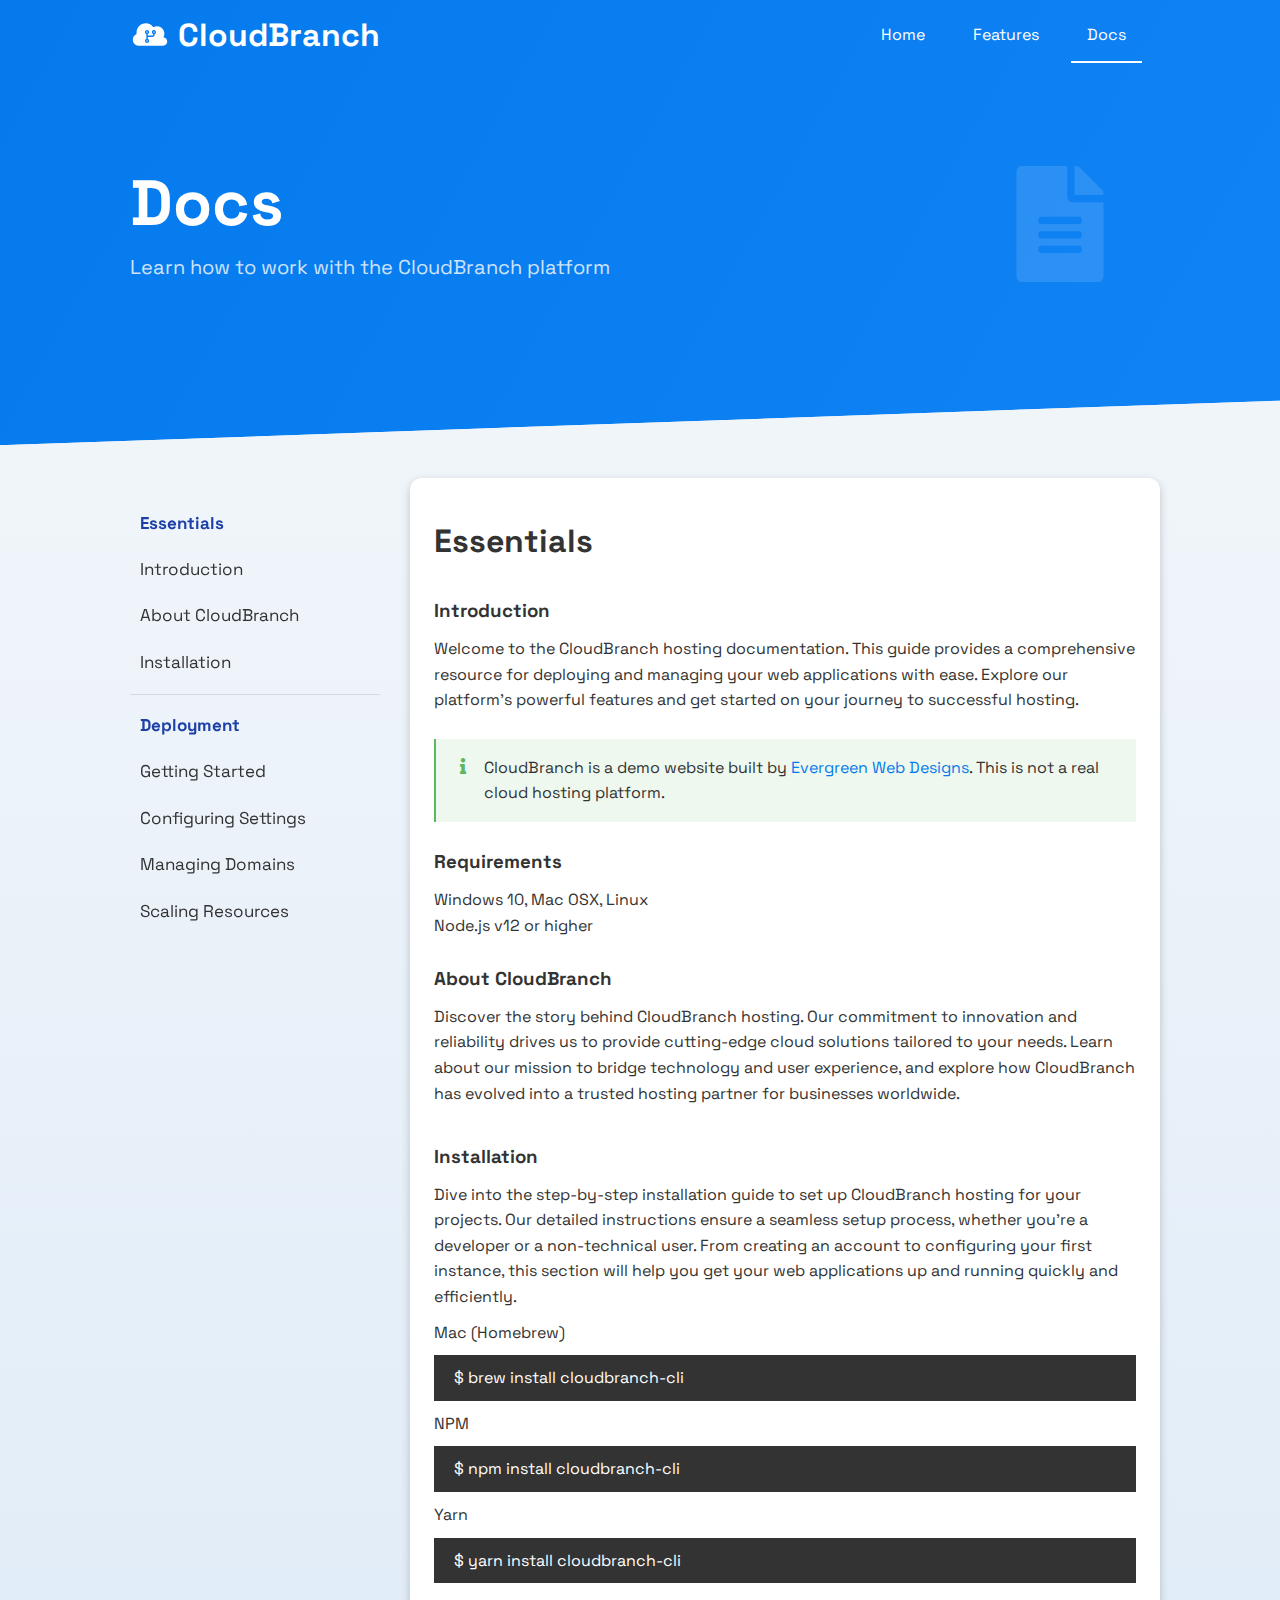
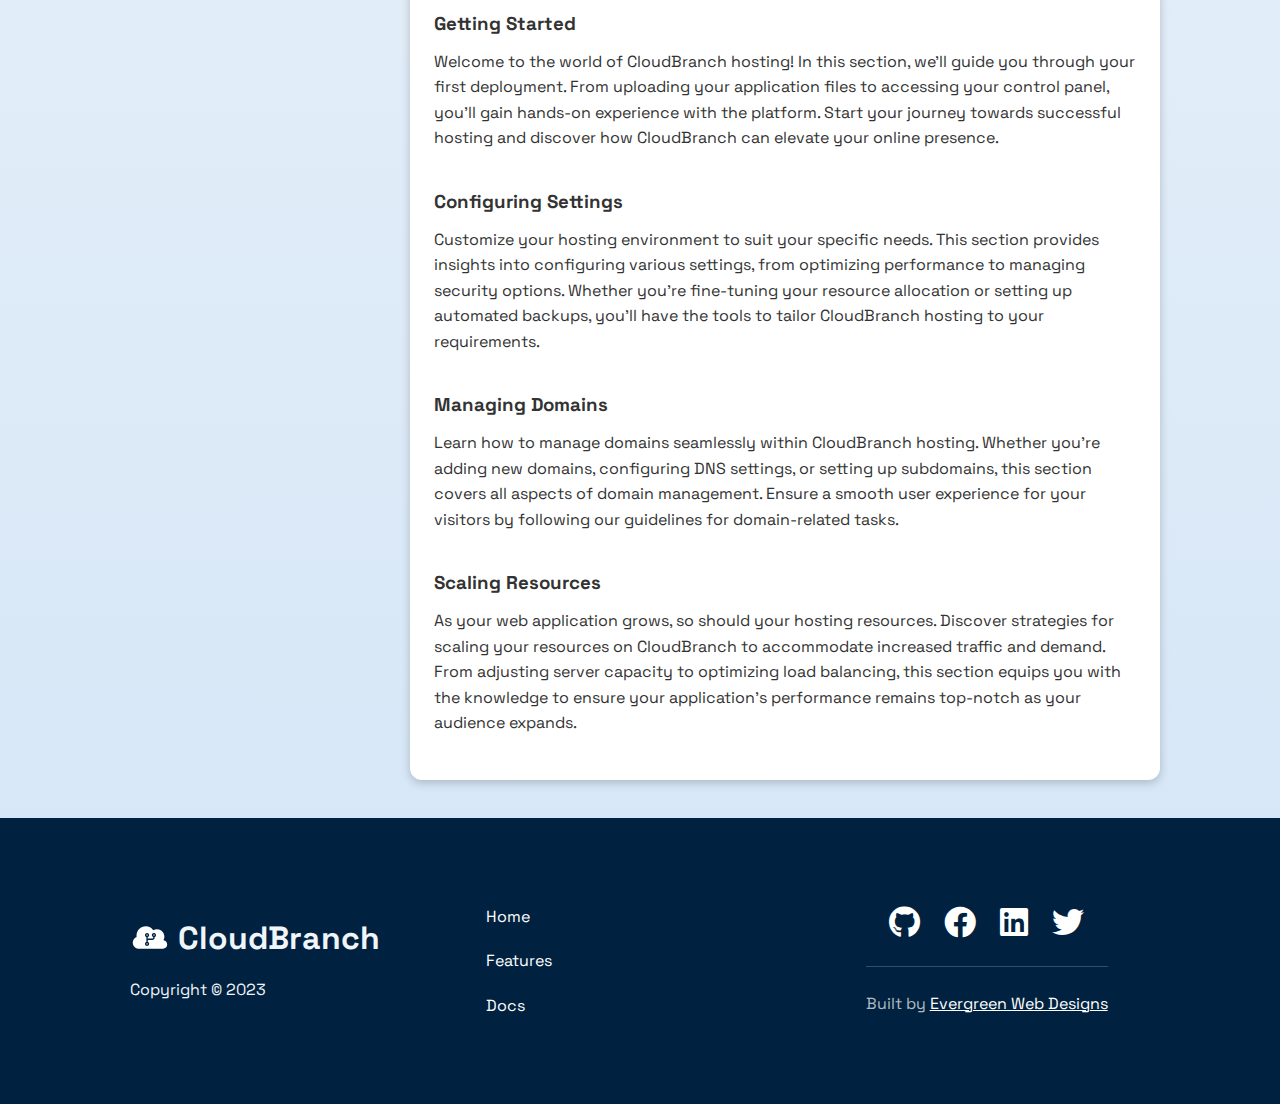
==== commit 25738925: "fix favicon and improve mobile design" ====
--- a/docs.html
+++ b/docs.html
@@ -1,10 +1,17 @@
 <!DOCTYPE html>
 <html lang="en">
-<head>
+  <head>
     <meta charset="UTF-8">
     <meta name="viewport" content="width=device-width, initial-scale=1.0">
-    <title>Docs</title>
+    <title>Docs | CloudBranch</title>
     <link rel="icon" href="/favicon.svg" type="image/svg+xml">
+    <link rel="apple-touch-icon" sizes="180x180" href="/apple-touch-icon.png">
+    <link rel="icon" type="image/png" sizes="32x32" href="/favicon-32x32.png">
+    <link rel="icon" type="image/png" sizes="16x16" href="/favicon-16x16.png">
+    <link rel="manifest" href="/site.webmanifest">
+    <link rel="mask-icon" href="/safari-pinned-tab.svg" color="#5bbad5">
+    <meta name="msapplication-TileColor" content="#da532c">
+    <meta name="theme-color" content="#000000">
     <link rel="stylesheet" href="https://cdnjs.cloudflare.com/ajax/libs/font-awesome/5.15.1/css/all.min.css">
     <link rel="stylesheet" href="css/utilities.css">
     <link rel="stylesheet" href="css/style.css">
@@ -15,10 +22,10 @@
     <div class="navbar">
       <div class="container flex">
         <div class="logo-container flex">
-          <svg width="40" height="40" viewBox="0 0 40 40" fill="none" xmlns="http://www.w3.org/2000/svg" class="cloudbranch-icon">
+          <svg width="40" height="40" viewBox="0 0 40 40" fill="none" xmlns="http://www.w3.org/2000/svg" class="CloudBranch-icon">
             <path fill-rule="evenodd" clip-rule="evenodd" d="M23.2904 12.1385C24.3772 11.5176 25.6355 11.1628 26.9767 11.1628C31.0868 11.1628 34.4186 14.4946 34.4186 18.6047C34.4186 19.9675 34.0522 21.2448 33.4126 22.3435C35.542 22.5399 37.2093 24.331 37.2093 26.5116C37.2093 28.8235 35.3351 30.6977 33.0233 30.6977C32.866 30.6977 32.7108 30.689 32.5581 30.6721V30.6977H8.83721H8.37209V30.6801C5.25002 30.4426 2.7907 27.8341 2.7907 24.6512C2.7907 22.0985 4.37252 19.9153 6.60943 19.0283C6.54499 18.5863 6.51162 18.1343 6.51162 17.6744C6.51162 12.5369 10.6764 8.3721 15.8139 8.3721C18.8777 8.3721 21.5955 9.85322 23.2904 12.1385ZM22.1761 16.0029C21.9795 16.33 21.8755 16.7056 21.8754 17.0886C21.8752 17.5207 22.0073 17.9422 22.2536 18.2951C22.4998 18.648 22.848 18.9149 23.2502 19.059V19.642C23.2502 19.8883 23.1537 20.1245 22.9817 20.2986C22.8098 20.4727 22.5767 20.5705 22.3336 20.5705H18.6673C18.3518 20.5701 18.0397 20.6359 17.7506 20.7636V19.059C18.2093 18.8946 18.5959 18.5714 18.842 18.1463C19.0882 17.7212 19.1781 17.2217 19.0958 16.7359C19.0136 16.2502 18.7645 15.8096 18.3925 15.4919C18.0206 15.1742 17.5497 15 17.0632 15C16.5768 15 16.1059 15.1742 15.7339 15.4919C15.362 15.8096 15.1128 16.2502 15.0306 16.7359C14.9483 17.2217 15.0382 17.7212 15.2844 18.1463C15.5305 18.5714 15.9171 18.8946 16.3758 19.059V23.9392C15.9169 24.1035 15.53 24.4268 15.2837 24.8521C15.0373 25.2774 14.9474 25.7772 15.0297 26.2631C15.112 26.7491 15.3612 27.19 15.7333 27.5078C16.1054 27.8257 16.5764 28 17.0632 28C17.5499 28 18.021 27.8257 18.3931 27.5078C18.7652 27.19 19.0145 26.7491 19.0968 26.2631C19.1791 25.7772 19.0891 25.2774 18.8428 24.8521C18.5964 24.4268 18.2095 24.1035 17.7506 23.9392V22.8918C17.7506 22.6456 17.8472 22.4094 18.0191 22.2353C18.191 22.0612 18.4242 21.9634 18.6673 21.9634H22.3336C22.9414 21.9634 23.5242 21.7187 23.9539 21.2834C24.3837 20.8481 24.6251 20.2577 24.6251 19.642V19.059C24.9815 18.9312 25.2964 18.7067 25.5355 18.41C25.7745 18.1133 25.9285 17.7557 25.9804 17.3764C26.0324 16.997 25.9804 16.6105 25.8302 16.2591C25.6799 15.9076 25.4372 15.6047 25.1286 15.3836C24.8199 15.1624 24.4572 15.0315 24.0801 15.0051C23.7029 14.9786 23.3257 15.0577 22.99 15.2337C22.6542 15.4097 22.3727 15.6757 22.1761 16.0029ZM16.5771 17.581C16.4482 17.4504 16.3758 17.2732 16.3758 17.0886C16.3758 16.9039 16.4482 16.7267 16.5771 16.5961C16.706 16.4655 16.8809 16.3922 17.0632 16.3922C17.2455 16.3922 17.4204 16.4655 17.5493 16.5961C17.6783 16.7267 17.7506 16.9039 17.7506 17.0886C17.7506 17.2732 17.6783 17.4504 17.5493 17.581C17.4204 17.7116 17.2455 17.785 17.0632 17.785C16.8809 17.785 16.706 17.7116 16.5771 17.581ZM23.4516 16.5961C23.5805 16.4655 23.7553 16.3922 23.9377 16.3922C24.12 16.3922 24.2949 16.4655 24.4238 16.5961C24.5526 16.7267 24.6251 16.9039 24.6251 17.0886C24.6251 17.2732 24.5526 17.4504 24.4238 17.581C24.2949 17.7116 24.12 17.785 23.9377 17.785C23.7553 17.785 23.5805 17.7116 23.4516 17.581C23.3226 17.4504 23.2502 17.2732 23.2502 17.0886C23.2502 16.9039 23.3226 16.7267 23.4516 16.5961ZM16.5771 25.4171C16.706 25.2865 16.8809 25.2132 17.0632 25.2132C17.2455 25.2132 17.4204 25.2865 17.5493 25.4171C17.6783 25.5477 17.7506 25.7248 17.7506 25.9096C17.7506 26.0942 17.6783 26.2713 17.5493 26.4019C17.4204 26.5325 17.2455 26.6059 17.0632 26.6059C16.8809 26.6059 16.706 26.5325 16.5771 26.4019C16.4482 26.2713 16.3758 26.0942 16.3758 25.9096C16.3758 25.7248 16.4482 25.5477 16.5771 25.4171Z" fill="white"/>
           </svg>
-          <h1>cloudbranch</h1>
+          <h1>CloudBranch</h1>
         </div> 
           <nav>
             <ul>
@@ -36,7 +43,7 @@
         <div>
           <h1 class="xl">Docs</h1>
           <p class="lead">
-            Learn how to work with the cloudbranch platform
+            Learn how to work with the CloudBranch platform
           </p>
         </div>
         <img src="images/docs-icon.svg" alt="">
@@ -51,7 +58,7 @@
           <h4 class="my-2">Essentials</h4>
           <ul>
             <li><a href="#introduction">Introduction</a></li>
-            <li><a href="#about">About cloudbranch</a></li>
+            <li><a href="#about">About CloudBranch</a></li>
             <li><a href="#installation">Installation</a></li>
           </ul>
           <h4 class="my-2">Deployment</h4>
@@ -67,11 +74,11 @@
         <h2 class="md">Essentials</h2>
         <section id="introduction">
           <h3>Introduction</h3>
-          <p>Welcome to the cloudbranch hosting documentation. This guide provides a comprehensive resource for deploying and managing your web applications with ease. Explore our platform's powerful features and get started on your journey to successful hosting.</p>
+          <p>Welcome to the CloudBranch hosting documentation. This guide provides a comprehensive resource for deploying and managing your web applications with ease. Explore our platform's powerful features and get started on your journey to successful hosting.</p>
         </section>
         <div class="alert alert-success">
           <i class="fas fa-info"></i>
-          <p>Cloudbranch is a demo website built by <a href="#" class="text-primary">Evergreen Web Designs</a>. This is not a real cloud hosting platform.</p>
+          <p>CloudBranch is a demo website built by <a href="#" class="text-primary">Evergreen Web Designs</a>. This is not a real cloud hosting platform.</p>
         </div>
         <h3>Requirements</h3>
         <ul>
@@ -79,12 +86,12 @@
           <li>Node.js v12 or higher</li>
         </ul>
         <section id="about">
-          <h3>About Cloudbranch</h3>
-          <p>Discover the story behind cloudbranch hosting. Our commitment to innovation and reliability drives us to provide cutting-edge cloud solutions tailored to your needs. Learn about our mission to bridge technology and user experience, and explore how cloudbranch has evolved into a trusted hosting partner for businesses worldwide.</p>
+          <h3>About CloudBranch</h3>
+          <p>Discover the story behind CloudBranch hosting. Our commitment to innovation and reliability drives us to provide cutting-edge cloud solutions tailored to your needs. Learn about our mission to bridge technology and user experience, and explore how CloudBranch has evolved into a trusted hosting partner for businesses worldwide.</p>
         </section>
         <section id="installation">
           <h3>Installation</h3>
-          <p>Dive into the step-by-step installation guide to set up cloudbranch hosting for your projects. Our detailed instructions ensure a seamless setup process, whether you're a developer or a non-technical user. From creating an account to configuring your first instance, this section will help you get your web applications up and running quickly and efficiently.</p>
+          <p>Dive into the step-by-step installation guide to set up CloudBranch hosting for your projects. Our detailed instructions ensure a seamless setup process, whether you're a developer or a non-technical user. From creating an account to configuring your first instance, this section will help you get your web applications up and running quickly and efficiently.</p>
           <p>Mac (Homebrew)</p>
           <pre><code>$ brew install cloudbranch-cli</code></pre>
           <p>NPM</p>
@@ -94,19 +101,19 @@
         </section>
         <section id="getting-started">
           <h3>Getting Started</h3>
-          <p>Welcome to the world of cloudbranch hosting! In this section, we'll guide you through your first deployment. From uploading your application files to accessing your control panel, you'll gain hands-on experience with the platform. Start your journey towards successful hosting and discover how cloudbranch can elevate your online presence.</p>
+          <p>Welcome to the world of CloudBranch hosting! In this section, we'll guide you through your first deployment. From uploading your application files to accessing your control panel, you'll gain hands-on experience with the platform. Start your journey towards successful hosting and discover how CloudBranch can elevate your online presence.</p>
         </section>
         <section id="configuring-settings">
           <h3>Configuring Settings</h3>
-          <p>Customize your hosting environment to suit your specific needs. This section provides insights into configuring various settings, from optimizing performance to managing security options. Whether you're fine-tuning your resource allocation or setting up automated backups, you'll have the tools to tailor cloudbranch hosting to your requirements.</p>
+          <p>Customize your hosting environment to suit your specific needs. This section provides insights into configuring various settings, from optimizing performance to managing security options. Whether you're fine-tuning your resource allocation or setting up automated backups, you'll have the tools to tailor CloudBranch hosting to your requirements.</p>
         </section>
         <section id="managing-domains">
           <h3>Managing Domains</h3>
-          <p>Learn how to manage domains seamlessly within cloudbranch hosting. Whether you're adding new domains, configuring DNS settings, or setting up subdomains, this section covers all aspects of domain management. Ensure a smooth user experience for your visitors by following our guidelines for domain-related tasks.</p>
+          <p>Learn how to manage domains seamlessly within CloudBranch hosting. Whether you're adding new domains, configuring DNS settings, or setting up subdomains, this section covers all aspects of domain management. Ensure a smooth user experience for your visitors by following our guidelines for domain-related tasks.</p>
         </section>
         <section id="scaling-resources">
           <h3>Scaling Resources</h3>
-          <p>As your web application grows, so should your hosting resources. Discover strategies for scaling your resources on cloudbranch to accommodate increased traffic and demand. From adjusting server capacity to optimizing load balancing, this section equips you with the knowledge to ensure your application's performance remains top-notch as your audience expands.</p>
+          <p>As your web application grows, so should your hosting resources. Discover strategies for scaling your resources on CloudBranch to accommodate increased traffic and demand. From adjusting server capacity to optimizing load balancing, this section equips you with the knowledge to ensure your application's performance remains top-notch as your audience expands.</p>
         </section>
       </div>
     </div>
@@ -117,10 +124,10 @@
     <div class="container grid grid-3">
       <div>
         <div class="logo-container flex">
-          <svg width="40" height="40" viewBox="0 0 40 40" fill="none" xmlns="http://www.w3.org/2000/svg" class="cloudbranch-icon">
+          <svg width="40" height="40" viewBox="0 0 40 40" fill="none" xmlns="http://www.w3.org/2000/svg" class="CloudBranch-icon">
             <path fill-rule="evenodd" clip-rule="evenodd" d="M23.2904 12.1385C24.3772 11.5176 25.6355 11.1628 26.9767 11.1628C31.0868 11.1628 34.4186 14.4946 34.4186 18.6047C34.4186 19.9675 34.0522 21.2448 33.4126 22.3435C35.542 22.5399 37.2093 24.331 37.2093 26.5116C37.2093 28.8235 35.3351 30.6977 33.0233 30.6977C32.866 30.6977 32.7108 30.689 32.5581 30.6721V30.6977H8.83721H8.37209V30.6801C5.25002 30.4426 2.7907 27.8341 2.7907 24.6512C2.7907 22.0985 4.37252 19.9153 6.60943 19.0283C6.54499 18.5863 6.51162 18.1343 6.51162 17.6744C6.51162 12.5369 10.6764 8.3721 15.8139 8.3721C18.8777 8.3721 21.5955 9.85322 23.2904 12.1385ZM22.1761 16.0029C21.9795 16.33 21.8755 16.7056 21.8754 17.0886C21.8752 17.5207 22.0073 17.9422 22.2536 18.2951C22.4998 18.648 22.848 18.9149 23.2502 19.059V19.642C23.2502 19.8883 23.1537 20.1245 22.9817 20.2986C22.8098 20.4727 22.5767 20.5705 22.3336 20.5705H18.6673C18.3518 20.5701 18.0397 20.6359 17.7506 20.7636V19.059C18.2093 18.8946 18.5959 18.5714 18.842 18.1463C19.0882 17.7212 19.1781 17.2217 19.0958 16.7359C19.0136 16.2502 18.7645 15.8096 18.3925 15.4919C18.0206 15.1742 17.5497 15 17.0632 15C16.5768 15 16.1059 15.1742 15.7339 15.4919C15.362 15.8096 15.1128 16.2502 15.0306 16.7359C14.9483 17.2217 15.0382 17.7212 15.2844 18.1463C15.5305 18.5714 15.9171 18.8946 16.3758 19.059V23.9392C15.9169 24.1035 15.53 24.4268 15.2837 24.8521C15.0373 25.2774 14.9474 25.7772 15.0297 26.2631C15.112 26.7491 15.3612 27.19 15.7333 27.5078C16.1054 27.8257 16.5764 28 17.0632 28C17.5499 28 18.021 27.8257 18.3931 27.5078C18.7652 27.19 19.0145 26.7491 19.0968 26.2631C19.1791 25.7772 19.0891 25.2774 18.8428 24.8521C18.5964 24.4268 18.2095 24.1035 17.7506 23.9392V22.8918C17.7506 22.6456 17.8472 22.4094 18.0191 22.2353C18.191 22.0612 18.4242 21.9634 18.6673 21.9634H22.3336C22.9414 21.9634 23.5242 21.7187 23.9539 21.2834C24.3837 20.8481 24.6251 20.2577 24.6251 19.642V19.059C24.9815 18.9312 25.2964 18.7067 25.5355 18.41C25.7745 18.1133 25.9285 17.7557 25.9804 17.3764C26.0324 16.997 25.9804 16.6105 25.8302 16.2591C25.6799 15.9076 25.4372 15.6047 25.1286 15.3836C24.8199 15.1624 24.4572 15.0315 24.0801 15.0051C23.7029 14.9786 23.3257 15.0577 22.99 15.2337C22.6542 15.4097 22.3727 15.6757 22.1761 16.0029ZM16.5771 17.581C16.4482 17.4504 16.3758 17.2732 16.3758 17.0886C16.3758 16.9039 16.4482 16.7267 16.5771 16.5961C16.706 16.4655 16.8809 16.3922 17.0632 16.3922C17.2455 16.3922 17.4204 16.4655 17.5493 16.5961C17.6783 16.7267 17.7506 16.9039 17.7506 17.0886C17.7506 17.2732 17.6783 17.4504 17.5493 17.581C17.4204 17.7116 17.2455 17.785 17.0632 17.785C16.8809 17.785 16.706 17.7116 16.5771 17.581ZM23.4516 16.5961C23.5805 16.4655 23.7553 16.3922 23.9377 16.3922C24.12 16.3922 24.2949 16.4655 24.4238 16.5961C24.5526 16.7267 24.6251 16.9039 24.6251 17.0886C24.6251 17.2732 24.5526 17.4504 24.4238 17.581C24.2949 17.7116 24.12 17.785 23.9377 17.785C23.7553 17.785 23.5805 17.7116 23.4516 17.581C23.3226 17.4504 23.2502 17.2732 23.2502 17.0886C23.2502 16.9039 23.3226 16.7267 23.4516 16.5961ZM16.5771 25.4171C16.706 25.2865 16.8809 25.2132 17.0632 25.2132C17.2455 25.2132 17.4204 25.2865 17.5493 25.4171C17.6783 25.5477 17.7506 25.7248 17.7506 25.9096C17.7506 26.0942 17.6783 26.2713 17.5493 26.4019C17.4204 26.5325 17.2455 26.6059 17.0632 26.6059C16.8809 26.6059 16.706 26.5325 16.5771 26.4019C16.4482 26.2713 16.3758 26.0942 16.3758 25.9096C16.3758 25.7248 16.4482 25.5477 16.5771 25.4171Z" fill="white"/>
           </svg>
-          <h1>cloudbranch</h1>
+          <h1>CloudBranch</h1>
         </div> 
         <p>Copyright &copy; 2023</p>
       </div>
--- a/css/utilities.css
+++ b/css/utilities.css
@@ -255,6 +255,6 @@
   }
   
   .xl {
-    font-size: 3rem;
+    font-size: 2.5rem;
   }
 }--- a/css/style.css
+++ b/css/style.css
@@ -275,13 +275,8 @@
 }
 
 .languages .card h4 {
-  font-size: 20px;
-  margin-bottom: 10px;
-}
-
-.languages .card h4 {
-  font-size: 20px;
-  margin-bottom: 10px;
+  font-size: 1rem;
+  margin-bottom: 0.5rem;
 }
 
 .languages .card:hover {
@@ -594,7 +589,7 @@
   }
 
   .cli {
-    margin: 0 .5rem;
+    margin: 0 0.5rem;
   }
 
   .cli .grid > *:first-child {
@@ -605,7 +600,15 @@
 
   .languages {
     padding: 1rem 0;
-    margin: 1rem .5rem;
+    margin: 1rem 0.5rem;
+  }
+
+  .languages .card {
+    padding: 0.8rem;
+  }
+
+  .languages .card img {
+    height: 4rem;
   }
 
   .features-head,
@@ -634,11 +637,6 @@
     position: static;
     padding: 0;
   }
-
-  .docs-main .grid .card {
-    margin: 0;
-    padding: 1rem;
-  }
 }
 
 /* Mobile */
@@ -682,10 +680,6 @@
     padding: 1rem 0;
     margin: 1rem .5rem;
   }
-
-  .languages h2 {
-    font-size: 1.6rem;
-  }
   
   .languages .container {
     padding: 1rem;
@@ -696,9 +690,8 @@
     width: 60%;
   }
 
-  .features-sub-head svg {
-    width: 80%;
-    height: auto;
+  .features-sub-head img {
+    width: 60%;
   }
 
   .features-main .card {
@@ -718,6 +711,19 @@
   .features-main .card p {
     text-align: center;
     text-wrap: balance;
+  }
+
+  .docs-main .grid {
+    padding: 0;
+  }
+
+  .docs-main .grid > :first-child {
+    padding: 0 1rem;
+  }
+
+  .docs-main .card {
+    margin: 0;
+    padding: 1.5rem;
   }
 
   footer .grid > * {
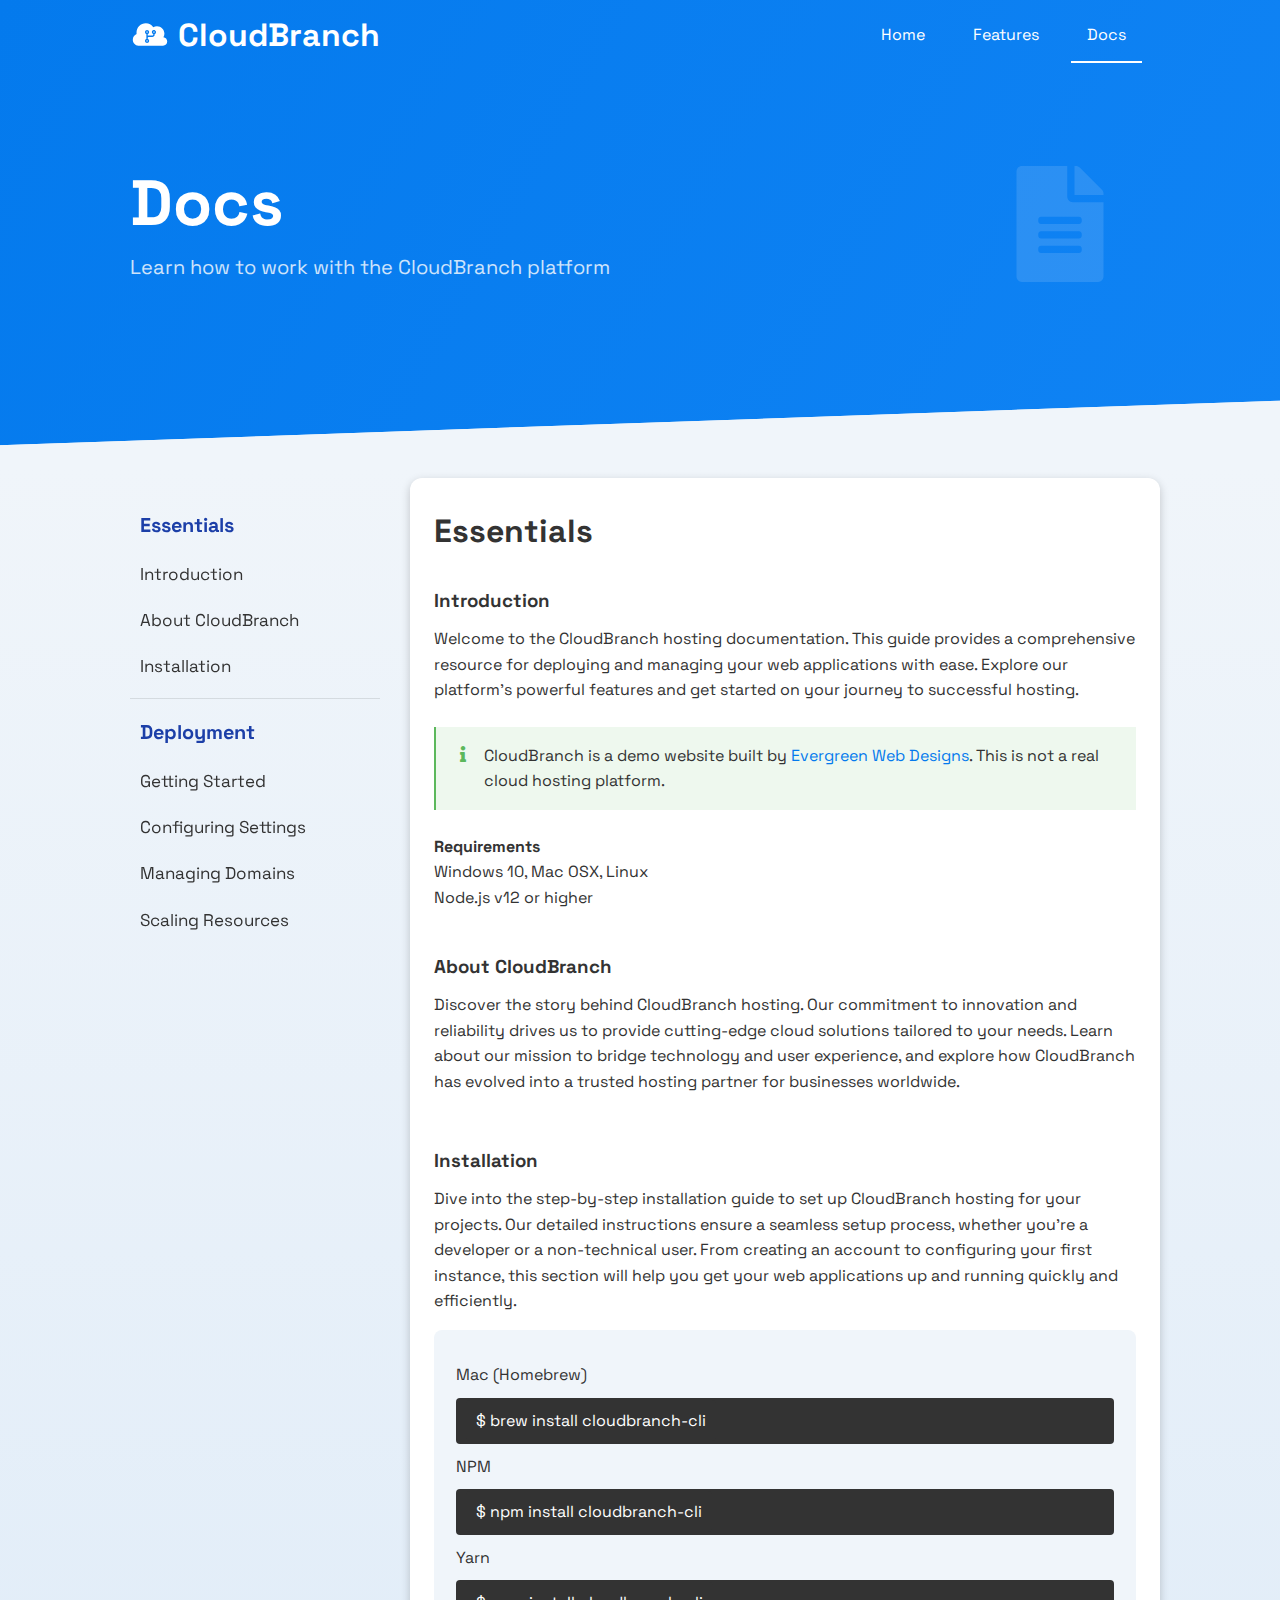
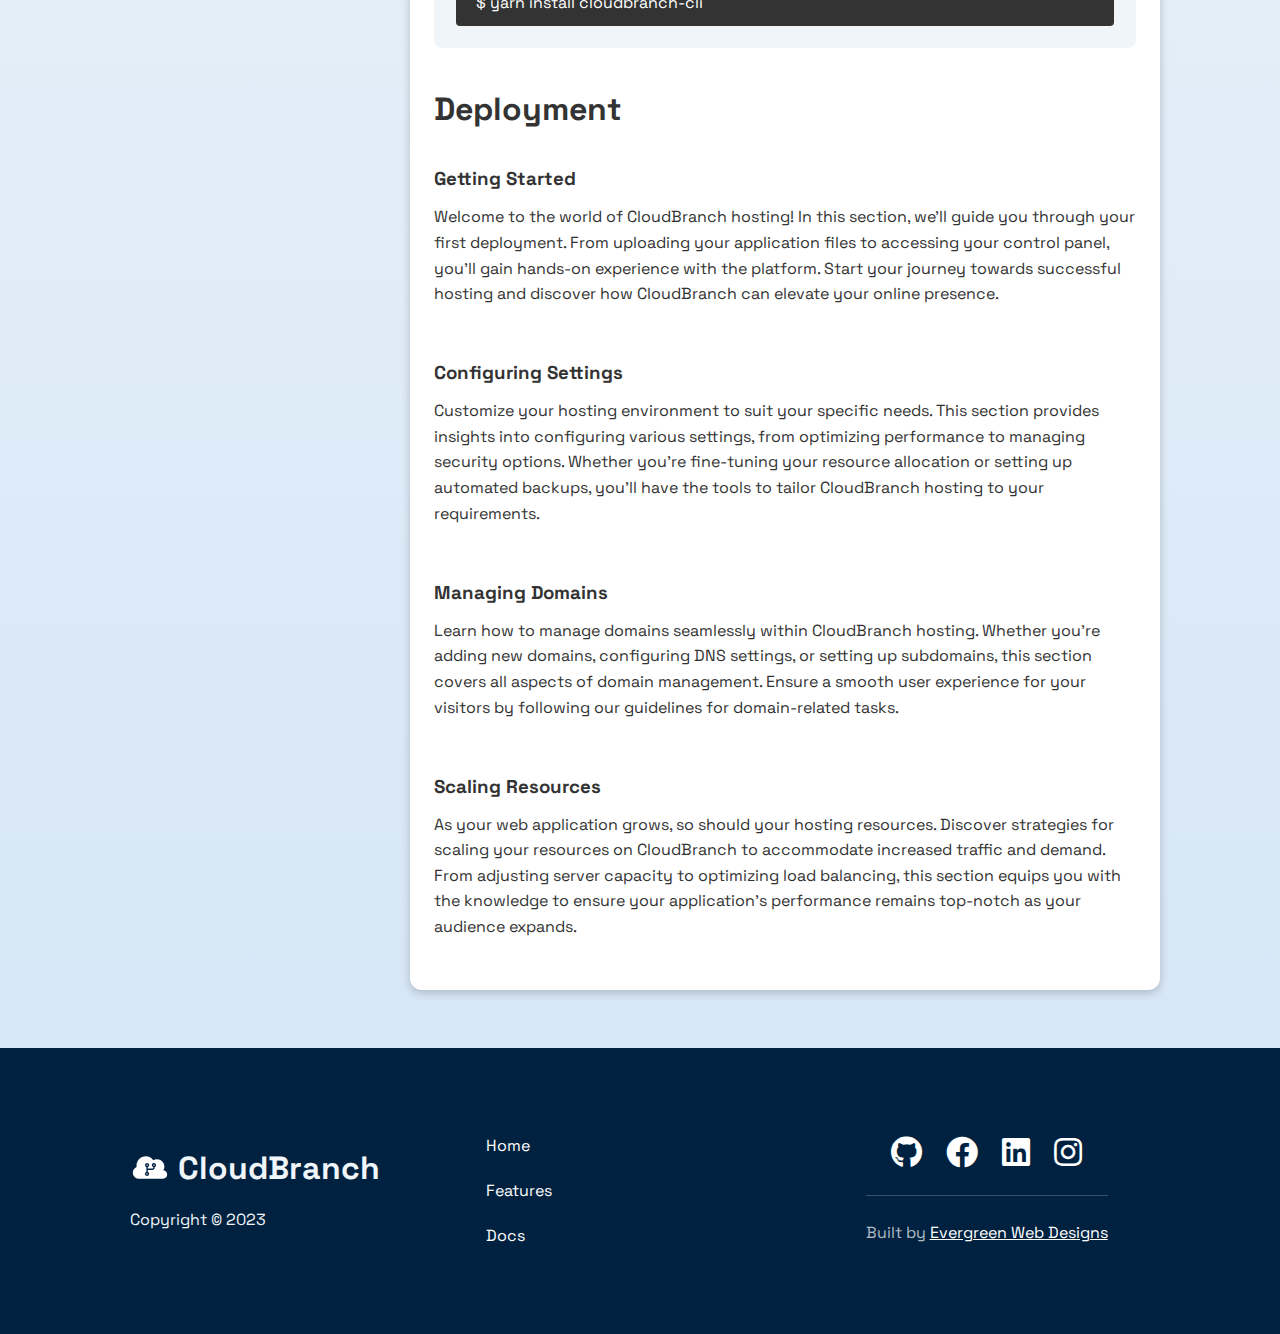
==== commit 91a4bc80: "improve styles SEO and performance" ====
--- a/docs.html
+++ b/docs.html
@@ -4,6 +4,7 @@
     <meta charset="UTF-8">
     <meta name="viewport" content="width=device-width, initial-scale=1.0">
     <title>Docs | CloudBranch</title>
+    <meta name="description" content="CloudBranch Hosting Documentation - Your Comprehensive Resource for Successful Deployment. Get started with installation, configuration, domain management, and scaling strategies. Elevate your hosting journey with our detailed guides.">
     <link rel="icon" href="/favicon.svg" type="image/svg+xml">
     <link rel="apple-touch-icon" sizes="180x180" href="/apple-touch-icon.png">
     <link rel="icon" type="image/png" sizes="32x32" href="/favicon-32x32.png">
@@ -12,8 +13,8 @@
     <link rel="mask-icon" href="/safari-pinned-tab.svg" color="#5bbad5">
     <meta name="msapplication-TileColor" content="#da532c">
     <meta name="theme-color" content="#000000">
-    <link rel="stylesheet" href="https://cdnjs.cloudflare.com/ajax/libs/font-awesome/5.15.1/css/all.min.css">
-    <link rel="stylesheet" href="css/utilities.css">
+    <link href="https://cdnjs.cloudflare.com/ajax/libs/font-awesome/5.15.1/css/all.min.css" rel="preload" as="style" onload="this.onload=null;this.rel='stylesheet'">
+    <noscript><link rel="stylesheet" href="main.css"></noscript>    <link rel="stylesheet" href="css/utilities.css">
     <link rel="stylesheet" href="css/style.css">
 </head>
 <body>
@@ -55,13 +56,13 @@
     <div class="container grid">
       <div class="py-2">
         <nav>
-          <h4 class="my-2">Essentials</h4>
+          <h3 class="my-2">Essentials</h3>
           <ul>
             <li><a href="#introduction">Introduction</a></li>
             <li><a href="#about">About CloudBranch</a></li>
             <li><a href="#installation">Installation</a></li>
           </ul>
-          <h4 class="my-2">Deployment</h4>
+          <h3 class="my-2">Deployment</h3>
           <ul>
             <li><a href="#getting-started">Getting Started</a></li>
             <li><a href="#configuring-settings">Configuring Settings</a></li>
@@ -71,20 +72,20 @@
         </nav>
       </div>
       <div class="card flex-column">
-        <h2 class="md">Essentials</h2>
+        <h2>Essentials</h2>
         <section id="introduction">
           <h3>Introduction</h3>
           <p>Welcome to the CloudBranch hosting documentation. This guide provides a comprehensive resource for deploying and managing your web applications with ease. Explore our platform's powerful features and get started on your journey to successful hosting.</p>
+          <div class="alert alert-success my-2">
+            <i class="fas fa-info"></i>
+            <p>CloudBranch is a demo website built by <a href="#" class="text-primary">Evergreen Web Designs</a>. This is not a real cloud hosting platform.</p>
+          </div>
+          <h4>Requirements</h4>
+          <ul>
+            <li>Windows 10, Mac OSX, Linux</li>
+            <li>Node.js v12 or higher</li>
+          </ul>
         </section>
-        <div class="alert alert-success">
-          <i class="fas fa-info"></i>
-          <p>CloudBranch is a demo website built by <a href="#" class="text-primary">Evergreen Web Designs</a>. This is not a real cloud hosting platform.</p>
-        </div>
-        <h3>Requirements</h3>
-        <ul>
-          <li>Windows 10, Mac OSX, Linux</li>
-          <li>Node.js v12 or higher</li>
-        </ul>
         <section id="about">
           <h3>About CloudBranch</h3>
           <p>Discover the story behind CloudBranch hosting. Our commitment to innovation and reliability drives us to provide cutting-edge cloud solutions tailored to your needs. Learn about our mission to bridge technology and user experience, and explore how CloudBranch has evolved into a trusted hosting partner for businesses worldwide.</p>
@@ -92,13 +93,16 @@
         <section id="installation">
           <h3>Installation</h3>
           <p>Dive into the step-by-step installation guide to set up CloudBranch hosting for your projects. Our detailed instructions ensure a seamless setup process, whether you're a developer or a non-technical user. From creating an account to configuring your first instance, this section will help you get your web applications up and running quickly and efficiently.</p>
-          <p>Mac (Homebrew)</p>
-          <pre><code>$ brew install cloudbranch-cli</code></pre>
-          <p>NPM</p>
-          <pre><code>$ npm install cloudbranch-cli</code></pre>
-          <p>Yarn</p>
-          <pre><code>$ yarn install cloudbranch-cli</code></pre>
+          <div class="my-1 well">
+            <p>Mac (Homebrew)</p>
+            <pre><code>$ brew install cloudbranch-cli</code></pre>
+            <p>NPM</p>
+            <pre><code>$ npm install cloudbranch-cli</code></pre>
+            <p>Yarn</p>
+            <pre><code>$ yarn install cloudbranch-cli</code></pre>
+          </div>
         </section>
+        <h2>Deployment</h2>
         <section id="getting-started">
           <h3>Getting Started</h3>
           <p>Welcome to the world of CloudBranch hosting! In this section, we'll guide you through your first deployment. From uploading your application files to accessing your control panel, you'll gain hands-on experience with the platform. Start your journey towards successful hosting and discover how CloudBranch can elevate your online presence.</p>
@@ -140,10 +144,10 @@
       </nav>
       <div class="flex-column">
         <div class="social py-2">
-          <a href="#"><i class="fab fa-github fa-2x"></i></a>
-          <a href="#"><i class="fab fa-facebook fa-2x"></i></a>
-          <a href="#"><i class="fab fa-linkedin fa-2x"></i></a>
-          <a href="#"><i class="fab fa-twitter fa-2x"></i></a>
+          <a href="#" title="github"><i class="fab fa-github fa-2x"></i></a>
+          <a href="#" title="facebook"><i class="fab fa-facebook fa-2x"></i></a>
+          <a href="#" title="linkedin"><i class="fab fa-linkedin fa-2x"></i></a>
+          <a href="#" title="instagram"><i class="fab fa-instagram fa-2x"></i></a>
         </div>
         <p>Built by <a href="#" class="text-primary">Evergreen Web Designs</a></p>
       </div>
--- a/css/utilities.css
+++ b/css/utilities.css
@@ -14,6 +14,12 @@
   margin: 10px;
 }
 
+.well {
+  background-color: var(--light-color);
+  border-radius: 8px;
+  padding: 1.4rem;
+}
+
 .btn {
   display: inline-block;
   padding: 10px 30px;
--- a/css/style.css
+++ b/css/style.css
@@ -56,6 +56,7 @@
   background: #333;
   color: #fff;
   padding: 10px;
+  border-radius: 4px;
 }
 
 .hidden {
@@ -257,7 +258,7 @@
 /* Languages */
 .languages {
   max-width: 1100px;
-  padding: 1rem 0;
+  padding: 1rem 1rem;
   margin: 3rem auto;
   border-radius: 20px;
   background-color: rgba(255, 255, 255, 0.7);
@@ -267,16 +268,22 @@
 .languages .flex {
   flex-wrap: wrap;
   padding: 0;
+  justify-content: stretch;
 }
 
 .languages .card {
   text-align: center;
   margin: 0.5rem;
+  flex-grow: 1;
 }
 
 .languages .card h4 {
   font-size: 1rem;
   margin-bottom: 0.5rem;
+}
+
+.languages .card img {
+  width: fit-content;
 }
 
 .languages .card:hover {
@@ -316,7 +323,7 @@
 }
 
 .features-sub-head img {
-  max-width: 300px;
+  max-width: 250px;
   max-height: 300px;
   justify-self: center;
   animation: fadeIn .5s ease-in;
@@ -427,7 +434,7 @@
 }
 
 .docs-main nav a,
-.docs-main nav h4 {
+.docs-main nav h3 {
   display: block;
   width: 100%;
   padding: .6rem;
@@ -437,7 +444,7 @@
   border-radius: 8px;
 }
 
-.docs-main nav h4 {
+.docs-main nav h3 {
   margin: .5rem 0 0;
   color: var(--secondary-color);
 }
@@ -455,10 +462,15 @@
   align-items: flex-start;
   animation: fadeIn .5s ease-in;
   padding: 1.5rem;
+  height: auto;
 }
 
 .docs-main .card section {
-  margin-top: 1rem;
+  margin: 1rem 0;
+}
+
+.docs-main .card h2 {
+  font-size: 2rem;
 }
 
 .docs-main .card h3 {
@@ -582,6 +594,11 @@
     padding-bottom: 0;
   }
 
+  .docs-head .grid div,
+  .features-head .grid div {
+    animation: slideInFromTop 0.5s ease-in;
+  }
+
   .showcase-form {
     justify-self: center;
     margin: auto;
@@ -599,16 +616,7 @@
   }
 
   .languages {
-    padding: 1rem 0;
     margin: 1rem 0.5rem;
-  }
-
-  .languages .card {
-    padding: 0.8rem;
-  }
-
-  .languages .card img {
-    height: 4rem;
   }
 
   .features-head,
@@ -637,7 +645,19 @@
     position: static;
     padding: 0;
   }
-}
+
+  footer .grid > * {
+    display: flex;
+    justify-content: center;
+    text-align: center;
+  }
+
+  footer .grid > :first-child {
+    flex-direction: column;
+    align-items: center;
+  }
+}
+
 
 /* Mobile */
 @media(max-width: 650px) {
@@ -724,16 +744,6 @@
   .docs-main .card {
     margin: 0;
     padding: 1.5rem;
-  }
-
-  footer .grid > * {
-    display: flex;
-    justify-content: center;
-    text-align: center;
-  }
-
-  footer .grid > :first-child {
-    flex-direction: column;
-    align-items: center;
-  }
-}
+    border-radius: 0;
+  }
+}
